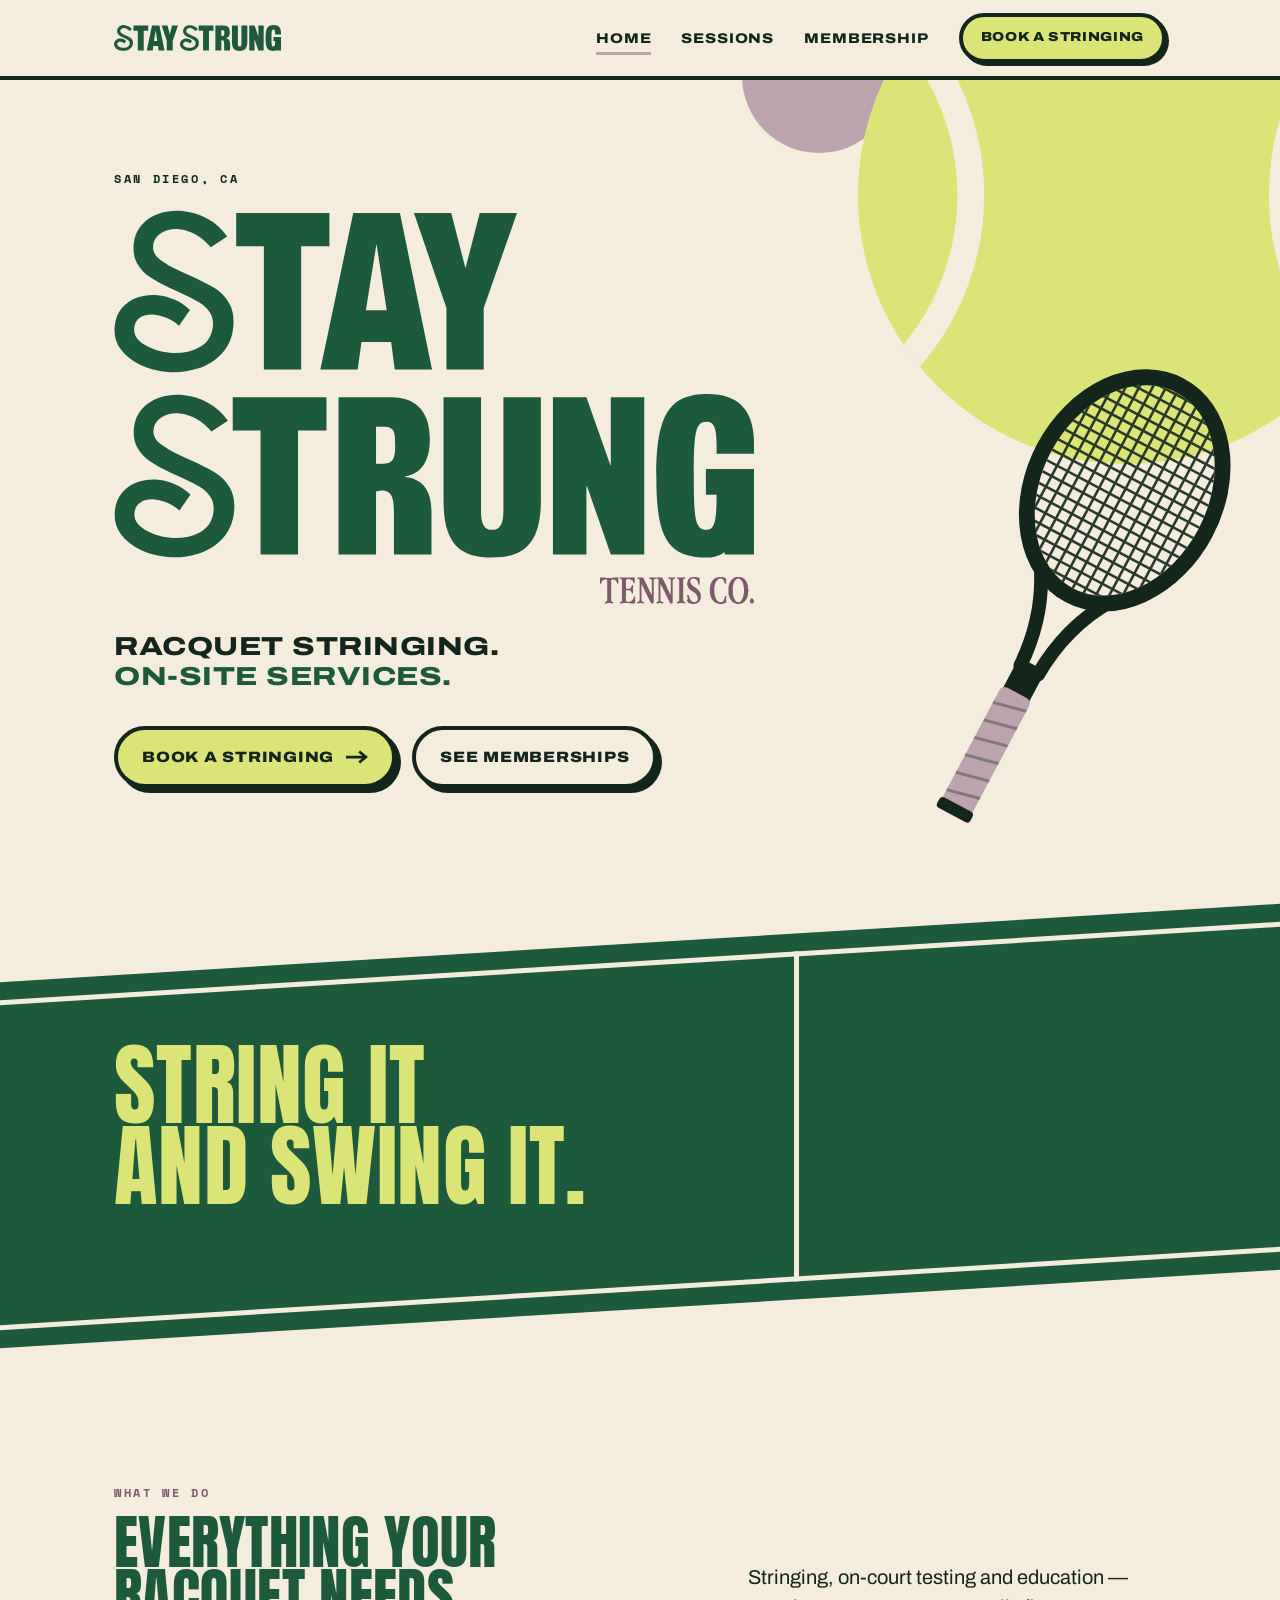
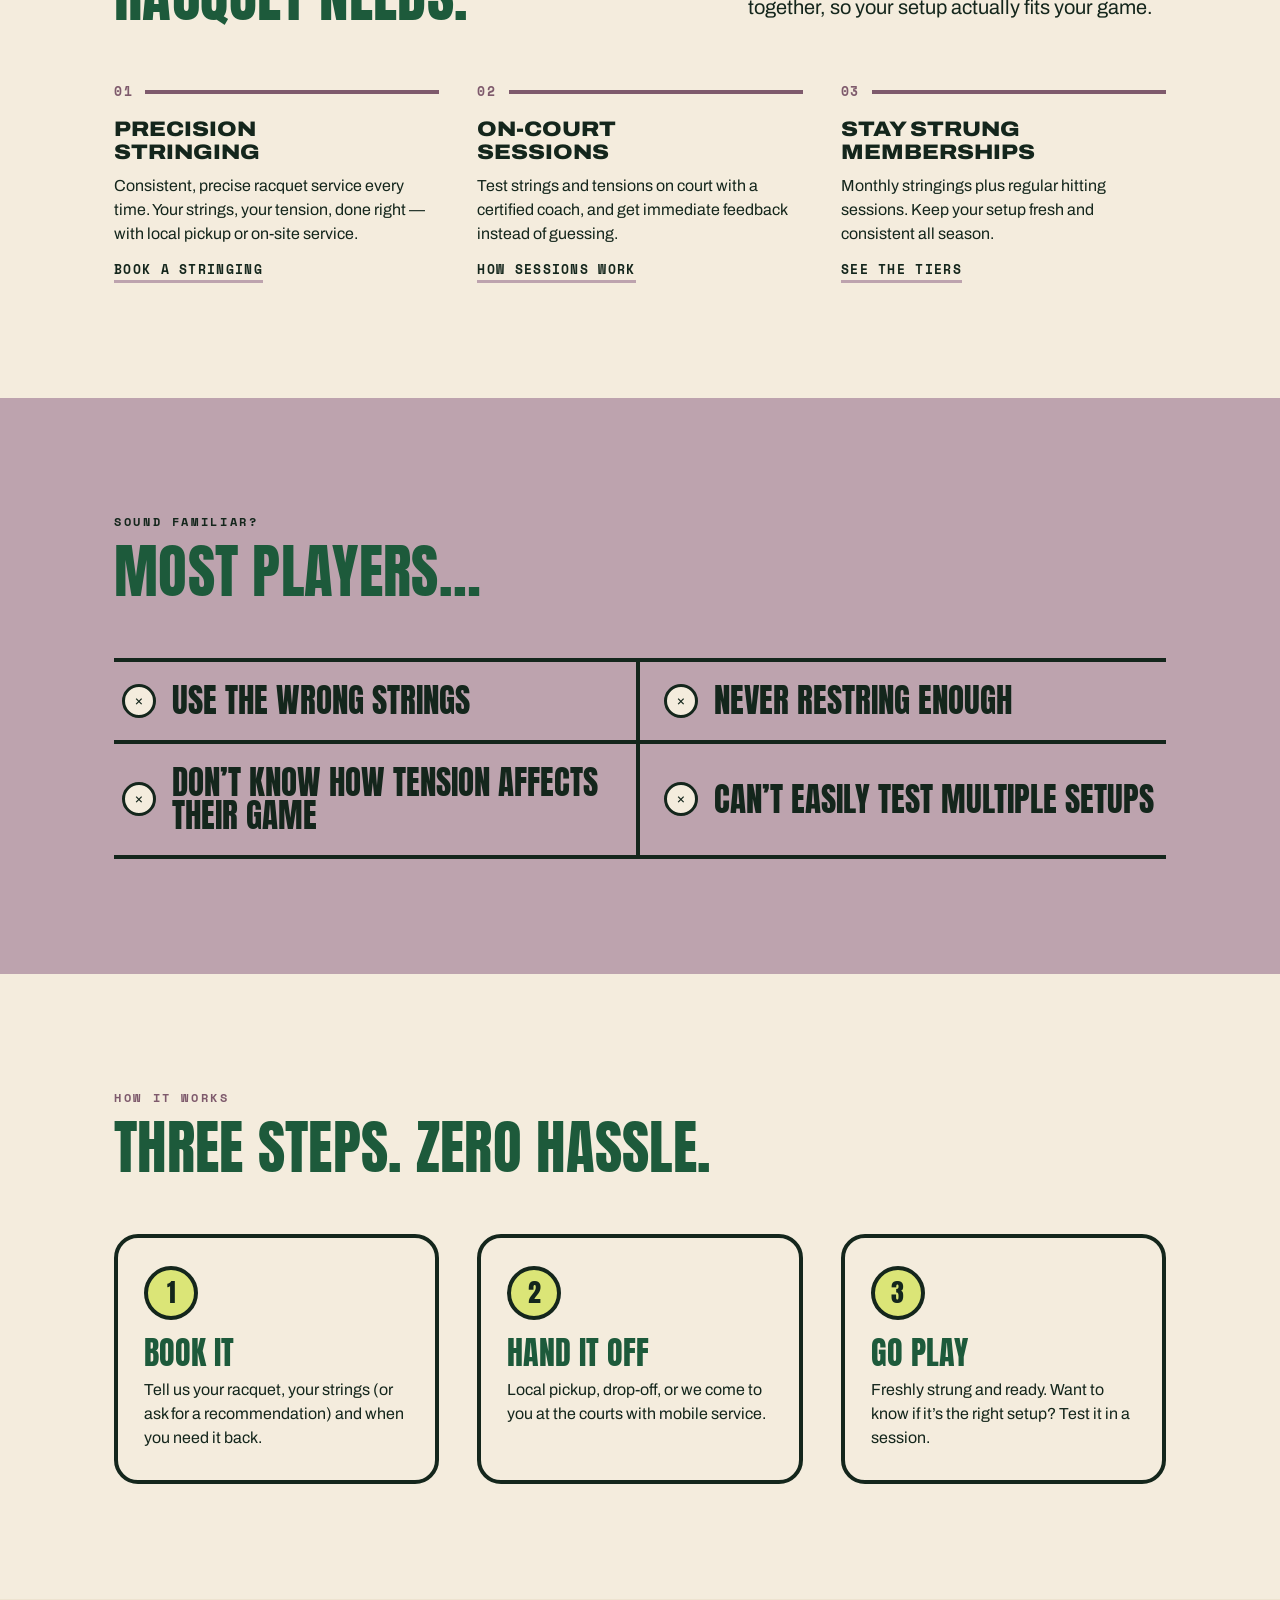
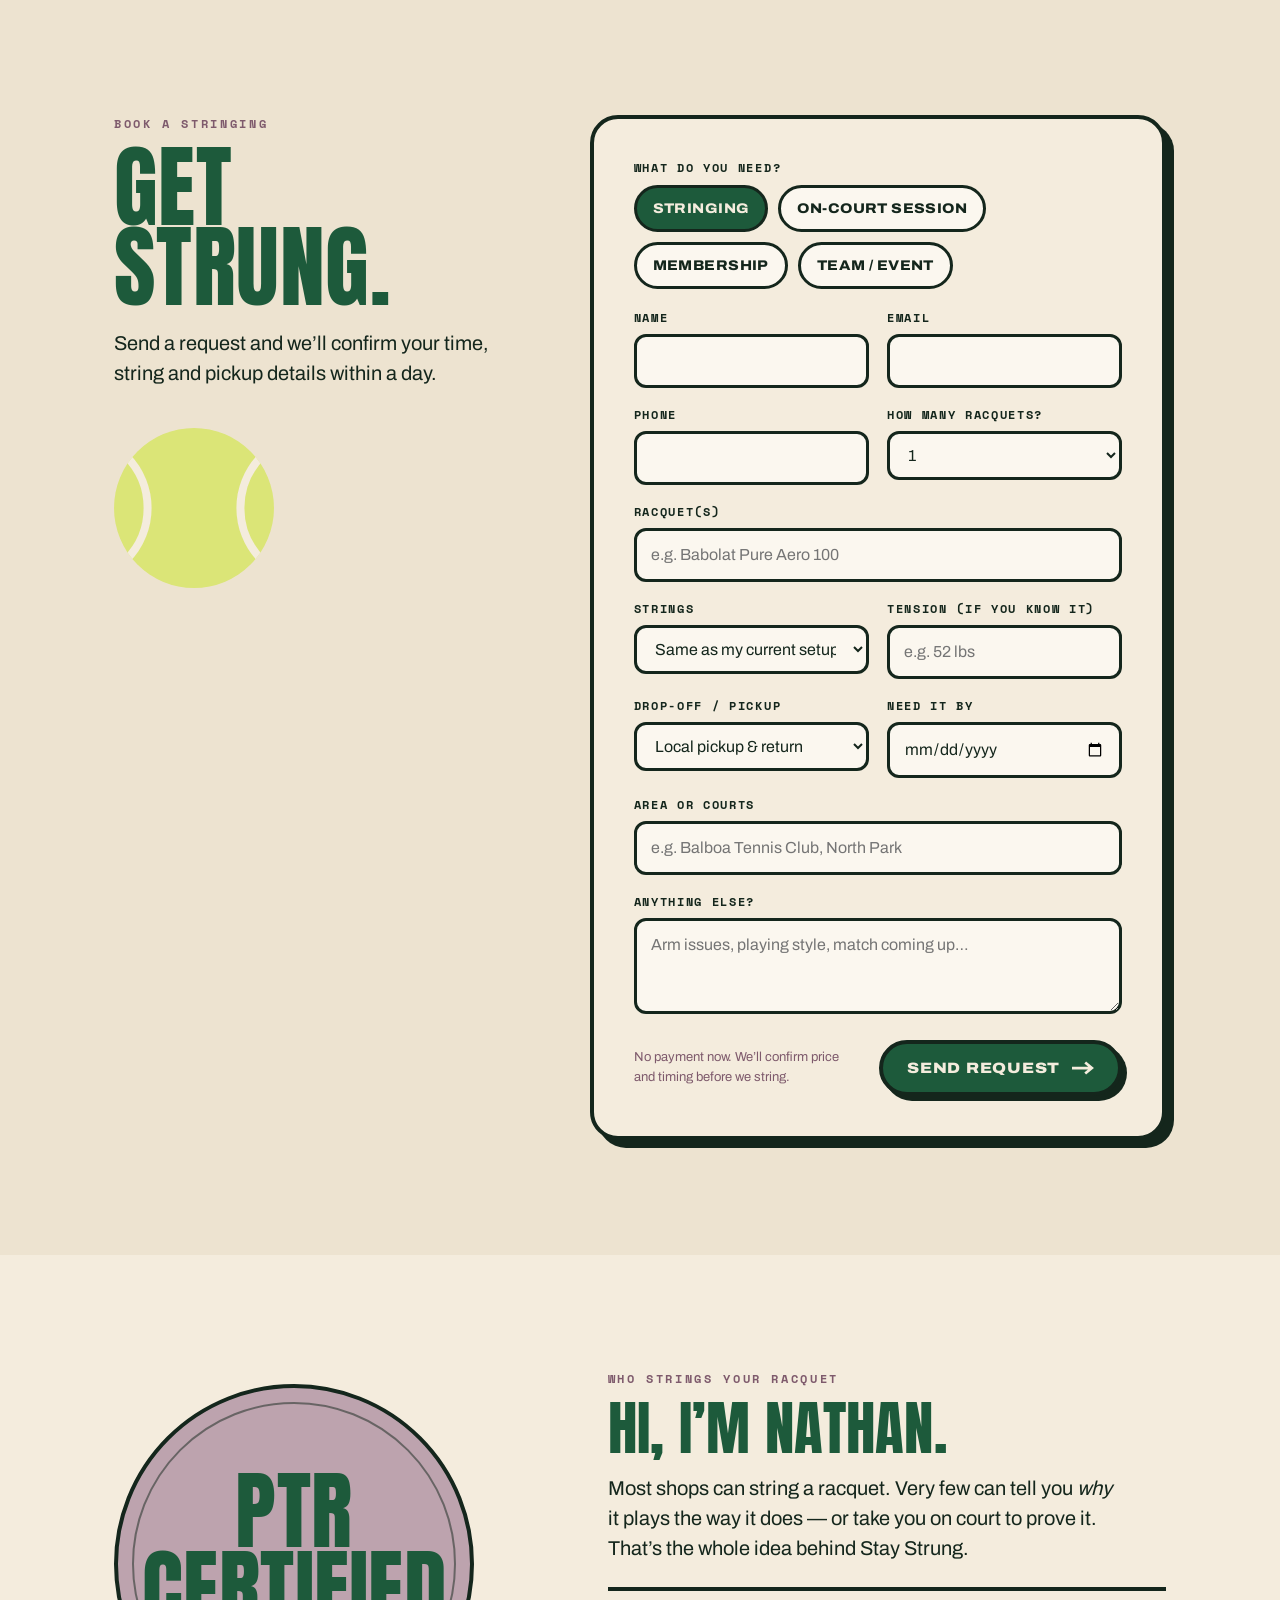
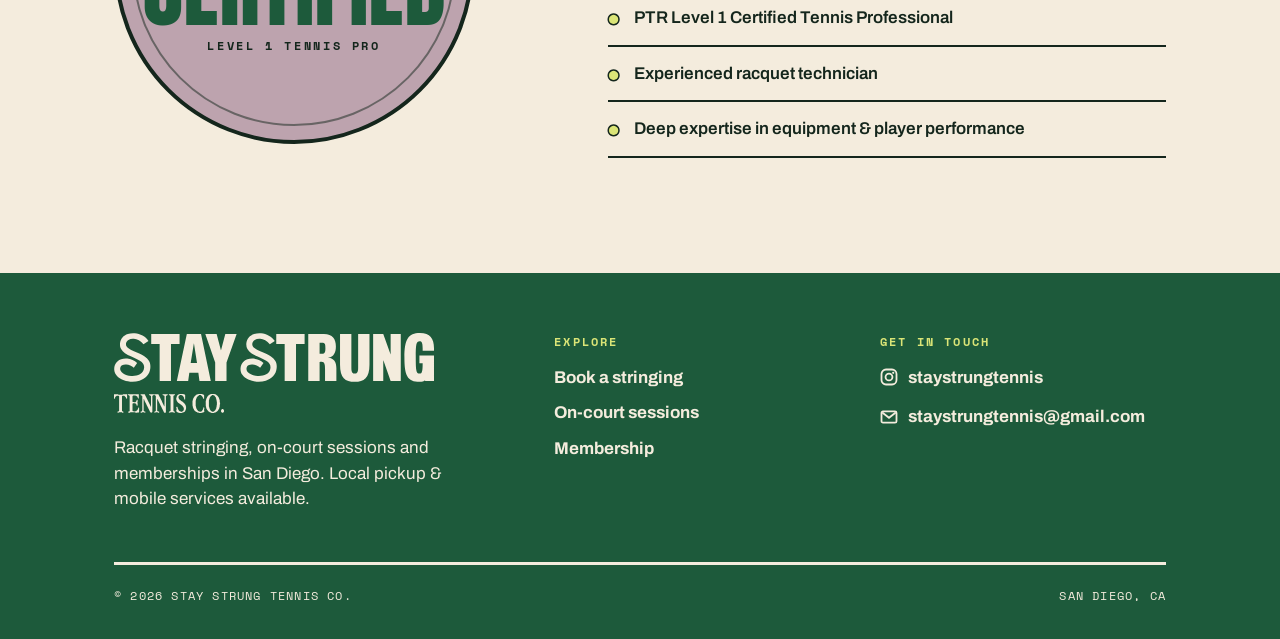
==== docs/index.html @ e5cf0d27 "Launch Stay Strung website" ====
<!doctype html>
<html lang="en">
<head>
<meta charset="utf-8">
<meta name="viewport" content="width=device-width, initial-scale=1">
<title>Stay Strung Tennis Co. — Racquet Stringing in San Diego</title>
<meta name="description" content="Precision racquet stringing, on-court string testing sessions and memberships in San Diego. Local pickup & mobile services.">
<meta name="theme-color" content="#1D5A3B">
<meta property="og:title" content="Stay Strung Tennis Co. — Racquet Stringing in San Diego">
<meta property="og:description" content="Precision racquet stringing, on-court string testing sessions and memberships in San Diego. Local pickup & mobile services.">
<link rel="icon" href="favicon.svg" type="image/svg+xml">
<link rel="preload" href="assets/fonts/anton-latin-400-normal.woff2" as="font" type="font/woff2" crossorigin>
<link rel="stylesheet" href="css/style.css">
</head>
<body>

<header class="nav">
  <div class="wrap">
    <a class="nav__logo" href="index.html" aria-label="Stay Strung home"><img src="assets/wordmark-green.svg" alt="Stay Strung"></a>
    <button class="nav__toggle" aria-label="Menu" aria-expanded="false"><span></span><span></span><span></span></button>
    <ul class="nav__links">
      <li><a href="index.html" aria-current="page">Home</a></li>
      <li><a href="sessions.html">Sessions</a></li>
      <li><a href="membership.html">Membership</a></li>
      <li><a class="btn" href="index.html#book">Book a stringing</a></li>
    </ul>
  </div>
</header>

<main>

<section class="hero">
  <div class="hero__half" aria-hidden="true"></div>
  <img class="hero__ball" src="assets/ball.svg" alt="" aria-hidden="true">
  <div class="wrap">
    <p class="eyebrow">San Diego, CA</p>
    <h1 class="hero__logo" style="margin-top:22px">
      <span class="sr-only">Stay Strung Tennis Co.</span>
      <img class="stay" src="assets/stay-green.svg" alt="">
      <img class="strung" src="assets/strung-green.svg" alt="">
      <img class="co" src="assets/tennisco-mauve.svg" alt="">
    </h1>
    <p class="hero__sub wide">Racquet stringing.<br><span class="c-green">On-site services.</span></p>
    <div class="hero__ctas">
      <a class="btn" href="#book">Book a stringing <svg viewBox="0 0 40 24" aria-hidden="true"><path d="M0 12H34M24 2L36 12L24 22" fill="none" stroke="currentColor" stroke-width="5"/></svg></a>
      <a class="btn btn--ghost" href="membership.html">See memberships</a>
    </div>
  </div>
  <img class="hero__racquet" src="assets/racquet.svg" alt="" aria-hidden="true">
</section>

<div class="band">
  <div class="band__center" aria-hidden="true"></div>
  <div class="band__inner">
    <div class="wrap">
      <h2 class="display h-lg">String it<br>and swing it.</h2>
    </div>
  </div>
</div>

<section class="section">
  <div class="wrap">
    <div class="section__head">
      <div>
        <p class="eyebrow">What we do</p>
        <h2 class="display h-md c-green">Everything your<br>racquet needs.</h2>
      </div>
      <p class="lede">Stringing, on-court testing and education &mdash; together, so your setup actually fits your game.</p>
    </div>
    <div class="grid3">
      <article class="item">
        <div class="rule-num">01</div>
        <h3>Precision<br>Stringing</h3>
        <p>Consistent, precise racquet service every time. Your strings, your tension, done right &mdash; with local pickup or on-site service.</p>
        <a class="more" href="#book">Book a stringing</a>
      </article>
      <article class="item">
        <div class="rule-num">02</div>
        <h3>On-Court<br>Sessions</h3>
        <p>Test strings and tensions on court with a certified coach, and get immediate feedback instead of guessing.</p>
        <a class="more" href="sessions.html">How sessions work</a>
      </article>
      <article class="item">
        <div class="rule-num">03</div>
        <h3>Stay Strung<br>Memberships</h3>
        <p>Monthly stringings plus regular hitting sessions. Keep your setup fresh and consistent all season.</p>
        <a class="more" href="membership.html">See the tiers</a>
      </article>
    </div>
  </div>
</section>

<section class="section section--mauve">
  <div class="wrap">
    <div class="section__head">
      <div>
        <p class="eyebrow">Sound familiar?</p>
        <h2 class="display h-md c-green">Most players&hellip;</h2>
      </div>
    </div>
    <ul class="checklist">
      <li><span class="x">&times;</span>Use the wrong strings</li>
      <li><span class="x">&times;</span>Never restring enough</li>
      <li><span class="x">&times;</span>Don&rsquo;t know how tension affects their game</li>
      <li><span class="x">&times;</span>Can&rsquo;t easily test multiple setups</li>
    </ul>
  </div>
</section>

<section class="section">
  <div class="wrap">
    <div class="section__head">
      <div>
        <p class="eyebrow">How it works</p>
        <h2 class="display h-md c-green">Three steps. Zero hassle.</h2>
      </div>
    </div>
    <div class="grid3 steps">
      <div class="step"><div class="step__n">1</div><h3>Book it</h3><p>Tell us your racquet, your strings (or ask for a recommendation) and when you need it back.</p></div>
      <div class="step"><div class="step__n">2</div><h3>Hand it off</h3><p>Local pickup, drop-off, or we come to you at the courts with mobile service.</p></div>
      <div class="step"><div class="step__n">3</div><h3>Go play</h3><p>Freshly strung and ready. Want to know if it&rsquo;s the right setup? Test it in a session.</p></div>
    </div>
  </div>
</section>

<section class="section section--cream2" id="book">
  <div class="wrap book">
    <div class="book__intro">
      <p class="eyebrow c-mauve">Book a stringing</p>
      <h2 class="display h-lg c-green" style="margin-top:14px">Get<br>strung.</h2>
      <p class="lede">Send a request and we&rsquo;ll confirm your time, string and pickup details within a day.</p>
      <img class="book__ball" src="assets/ball.svg" alt="" aria-hidden="true">
    </div>

    <form class="form" id="booking-form" novalidate>
      <fieldset>
        <legend class="legend">What do you need?</legend>
        <div class="chips">
          <label class="chip"><input type="radio" name="service" value="stringing" checked><span>Stringing</span></label>
          <label class="chip"><input type="radio" name="service" value="session"><span>On-court session</span></label>
          <label class="chip"><input type="radio" name="service" value="membership"><span>Membership</span></label>
          <label class="chip"><input type="radio" name="service" value="event"><span>Team / event</span></label>
        </div>

        <div class="row">
          <div class="field"><label for="f-name">Name</label><input id="f-name" name="name" autocomplete="name" required></div>
          <div class="field"><label for="f-email">Email</label><input id="f-email" name="email" type="email" autocomplete="email" required></div>
        </div>
        <div class="row">
          <div class="field"><label for="f-phone">Phone</label><input id="f-phone" name="phone" type="tel" autocomplete="tel"></div>
          <div class="field"><label for="f-racquets">How many racquets?</label>
            <select id="f-racquets" name="racquets"><option>1</option><option>2</option><option>3</option><option>4+</option></select></div>
        </div>
        <div class="field"><label for="f-model">Racquet(s)</label><input id="f-model" name="racquet_model" placeholder="e.g. Babolat Pure Aero 100"></div>
        <div class="row">
          <div class="field"><label for="f-strings">Strings</label>
            <select id="f-strings" name="strings">
              <option>Same as my current setup</option>
              <option>Recommend something for me</option>
              <option>I&rsquo;ll bring my own string</option>
              <option>Something specific (add in notes)</option>
            </select></div>
          <div class="field"><label for="f-tension">Tension (if you know it)</label><input id="f-tension" name="tension" placeholder="e.g. 52 lbs"></div>
        </div>
        <div class="row">
          <div class="field"><label for="f-handoff">Drop-off / pickup</label>
            <select id="f-handoff" name="handoff">
              <option>Local pickup &amp; return</option>
              <option>Meet me at the courts (mobile)</option>
              <option>I&rsquo;ll drop it off</option>
            </select></div>
          <div class="field"><label for="f-date">Need it by</label><input id="f-date" name="date" type="date"></div>
        </div>
        <div class="field"><label for="f-loc">Area or courts</label><input id="f-loc" name="location" placeholder="e.g. Balboa Tennis Club, North Park"></div>
        <div class="field"><label for="f-notes">Anything else?</label><textarea id="f-notes" name="notes" placeholder="Arm issues, playing style, match coming up&hellip;"></textarea></div>
        <input type="hidden" name="source" value="website">
        <input type="text" name="_gotcha" style="display:none" tabindex="-1" autocomplete="off">
      </fieldset>
      <div class="form__foot">
        <p class="form__note">No payment now. We&rsquo;ll confirm price and timing before we string.</p>
        <button class="btn btn--green" type="submit">Send request <svg viewBox="0 0 40 24" aria-hidden="true"><path d="M0 12H34M24 2L36 12L24 22" fill="none" stroke="currentColor" stroke-width="5"/></svg></button>
      </div>
      <div class="form__done" role="status">
        <h3>You&rsquo;re on<br>the list.</h3>
        <p>We&rsquo;ll be in touch shortly to confirm. Questions? <a href="mailto:staystrungtennis@gmail.com">staystrungtennis@gmail.com</a></p>
      </div>
    </form>
  </div>
</section>

<section class="section">
  <div class="wrap about">
    <div class="badge">
      <div class="badge__txt">
        <div class="display">PTR<br>Certified</div>
        <span class="eyebrow">Level 1 Tennis Pro</span>
      </div>
    </div>
    <div>
      <p class="eyebrow c-mauve">Who strings your racquet</p>
      <h2 class="display h-md c-green" style="margin-top:14px">Hi, I&rsquo;m Nathan.</h2>
      <p class="lede" style="margin-top:18px;max-width:46ch">Most shops can string a racquet. Very few can tell you <em>why</em> it plays the way it does &mdash; or take you on court to prove it. That&rsquo;s the whole idea behind Stay Strung.</p>
      <ul class="creds">
        <li>PTR Level 1 Certified Tennis Professional</li>
        <li>Experienced racquet technician</li>
        <li>Deep expertise in equipment &amp; player performance</li>
      </ul>
    </div>
  </div>
</section>

</main>

<footer class="foot">
  <div class="wrap">
    <div class="foot__top">
      <div class="foot__logo">
        <img src="assets/wordmark-cream.svg" alt="Stay Strung">
        <img class="co" src="assets/tennisco-cream.svg" alt="Tennis Co.">
        <p style="margin-top:22px;max-width:34ch">Racquet stringing, on-court sessions and memberships in San Diego. Local pickup &amp; mobile services available.</p>
      </div>
      <div>
        <h4>Explore</h4>
        <ul>
          <li><a href="index.html#book">Book a stringing</a></li>
          <li><a href="sessions.html">On-court sessions</a></li>
          <li><a href="membership.html">Membership</a></li>
        </ul>
      </div>
      <div>
        <h4>Get in touch</h4>
        <ul>
          <li><a class="ico" href="https://instagram.com/staystrungtennis" target="_blank" rel="noopener"><svg viewBox="0 0 24 24" aria-hidden="true"><rect x="2" y="2" width="20" height="20" rx="6" fill="none" stroke="currentColor" stroke-width="2.4"/><circle cx="12" cy="12" r="4.6" fill="none" stroke="currentColor" stroke-width="2.4"/><circle cx="17.6" cy="6.4" r="1.5" fill="currentColor"/></svg> staystrungtennis</a></li>
          <li><a class="ico" href="mailto:staystrungtennis@gmail.com"><svg viewBox="0 0 24 24" aria-hidden="true"><rect x="2" y="4.5" width="20" height="15" rx="2" fill="none" stroke="currentColor" stroke-width="2.4"/><path d="M3 6l9 7 9-7" fill="none" stroke="currentColor" stroke-width="2.4"/></svg> staystrungtennis@gmail.com</a></li>
        </ul>
      </div>
    </div>
    <div class="foot__base"><span>&copy; <span id="yr">2026</span> Stay Strung Tennis Co.</span><span>San Diego, CA</span></div>
  </div>
</footer>

<script>document.getElementById('yr').textContent = new Date().getFullYear();</script>
<script src="js/main.js"></script>
</body>
</html>
---- docs/css/style.css ----
/* ==========================================================
   STAY STRUNG — site styles
   1993 tennis club meets modern performance lab.
   ========================================================== */

@font-face { font-family: 'Anton'; src: url('../assets/fonts/anton-latin-400-normal.woff2') format('woff2'); font-display: swap; }
@font-face { font-family: 'Archivo'; src: url('../assets/fonts/archivo-latin-standard-normal.woff2') format('woff2');
  font-weight: 100 900; font-stretch: 62% 125%; font-display: swap; }
@font-face { font-family: 'Space Mono'; src: url('../assets/fonts/space-mono-latin-700-normal.woff2') format('woff2'); font-weight: 700; font-display: swap; }
@font-face { font-family: 'Space Mono'; src: url('../assets/fonts/space-mono-latin-400-normal.woff2') format('woff2'); font-weight: 400; font-display: swap; }

:root {
  --cream: #F4ECDD;
  --cream-2: #EDE3D0;
  --green: #1D5A3B;
  --green-d: #133D28;
  --lime: #DBE577;
  --mauve: #BDA3AE;
  --mauve-d: #7E5A6C;
  --ink: #14261C;

  --display: 'Anton', Impact, 'Arial Narrow', sans-serif;
  --sans: 'Archivo', system-ui, -apple-system, 'Helvetica Neue', Arial, sans-serif;
  --mono: 'Space Mono', ui-monospace, Menlo, monospace;

  --gutter: clamp(20px, 5vw, 64px);
  --max: 1180px;
  --line: 4px;
}

* { box-sizing: border-box; margin: 0; padding: 0; }
html { scroll-behavior: smooth; }
body {
  background: var(--cream);
  color: var(--ink);
  font-family: var(--sans);
  font-size: 17px;
  line-height: 1.5;
  -webkit-font-smoothing: antialiased;
  overflow-x: hidden;
}
img { display: block; max-width: 100%; }
a { color: inherit; }

.wrap { width: 100%; max-width: var(--max); margin: 0 auto; padding: 0 var(--gutter); position: relative; }

/* ---------- type ---------- */
.display { font-family: var(--display); font-weight: 400; text-transform: uppercase; line-height: .9; letter-spacing: .005em; }
.eyebrow { font-family: var(--mono); font-weight: 700; font-size: 12px; letter-spacing: .22em; text-transform: uppercase; }
.wide { font-family: var(--sans); font-stretch: 125%; font-weight: 800; text-transform: uppercase; letter-spacing: .02em; }
.lede { font-size: clamp(17px, 1.6vw, 20px); max-width: 38ch; }
h1, h2, h3 { font-weight: 400; }
.h-xl { font-size: clamp(64px, 11vw, 150px); }
.h-lg { font-size: clamp(48px, 7vw, 96px); }
.h-md { font-size: clamp(36px, 4.6vw, 60px); }
.c-green { color: var(--green); }
.c-lime { color: var(--lime); }
.c-cream { color: var(--cream); }
.c-mauve { color: var(--mauve-d); }

/* ---------- buttons ---------- */
.btn {
  display: inline-flex; align-items: center; gap: 12px;
  font-family: var(--sans); font-stretch: 115%; font-weight: 850; font-size: 15px;
  text-transform: uppercase; letter-spacing: .05em; text-decoration: none;
  padding: 16px 24px; border: var(--line) solid var(--ink); border-radius: 999px;
  background: var(--lime); color: var(--ink); cursor: pointer;
  box-shadow: 5px 5px 0 var(--ink);
  transition: transform .12s ease, box-shadow .12s ease;
}
.btn:hover { transform: translate(-2px, -2px); box-shadow: 7px 7px 0 var(--ink); }
.btn:active { transform: translate(3px, 3px); box-shadow: 2px 2px 0 var(--ink); }
.btn--ghost { background: var(--cream); }
.btn--green { background: var(--green); color: var(--cream); }
.btn svg { width: 22px; height: 14px; }
.btn:focus-visible, a:focus-visible, input:focus-visible, select:focus-visible, textarea:focus-visible {
  outline: 3px solid var(--mauve-d); outline-offset: 3px;
}

/* ---------- nav ---------- */
.nav { position: sticky; top: 0; z-index: 50; background: var(--cream); border-bottom: var(--line) solid var(--ink); }
.nav .wrap { display: flex; align-items: center; justify-content: space-between; height: 76px; gap: 24px; }
.nav__logo img { height: 26px; width: auto; }
.nav__links { display: flex; align-items: center; gap: 30px; list-style: none; }
.nav__links a:not(.btn) {
  font-family: var(--sans); font-stretch: 115%; font-weight: 800; font-size: 14px;
  text-transform: uppercase; letter-spacing: .06em; text-decoration: none;
  padding: 6px 0; border-bottom: 3px solid transparent;
}
.nav__links a:not(.btn):hover, .nav__links a[aria-current="page"] { border-color: var(--mauve); }
.nav__links .btn { padding: 11px 18px; font-size: 13px; box-shadow: 3px 3px 0 var(--ink); }
.nav__toggle { display: none; background: none; border: var(--line) solid var(--ink); border-radius: 999px; width: 48px; height: 40px; cursor: pointer; }
.nav__toggle span { display: block; width: 20px; height: 3px; background: var(--ink); margin: 4px auto; }

@media (max-width: 820px) {
  .nav__toggle { display: block; }
  .nav__links {
    position: absolute; top: 76px; left: 0; right: 0; flex-direction: column; align-items: flex-start; gap: 0;
    background: var(--cream); border-bottom: var(--line) solid var(--ink); padding: 8px var(--gutter) 24px;
    display: none;
  }
  .nav__links.open { display: flex; }
  .nav__links li { width: 100%; }
  .nav__links a:not(.btn) { display: block; padding: 14px 0; font-size: 18px; border-bottom: 2px solid var(--cream-2); }
  .nav__links .btn { margin-top: 16px; }
}

/* ---------- hero ---------- */
.hero { position: relative; overflow: hidden; padding: clamp(40px, 7vw, 90px) 0 clamp(60px, 9vw, 120px); }
.hero__ball { position: absolute; width: clamp(280px, 42vw, 560px); right: clamp(-200px, -9vw, -60px); top: clamp(-220px, -12vw, -90px); z-index: 0; }
.hero__half { position: absolute; width: clamp(100px, 12vw, 170px); aspect-ratio: 2 / 1; background: var(--mauve);
  border-radius: 0 0 999px 999px; top: -4px; right: clamp(180px, 30vw, 440px); z-index: 0; }
.hero .wrap { z-index: 1; }
.hero__logo { width: min(640px, 100%); }
.hero__logo .stay { width: 63%; }
.hero__logo .strung { width: 100%; margin-top: 3.2%; }
.hero__logo .co { width: 24%; margin: 3% 0 0 auto; }
.hero__sub { margin-top: 28px; font-size: clamp(18px, 2.2vw, 26px); line-height: 1.15; }
.hero__ctas { display: flex; flex-wrap: wrap; gap: 16px; margin-top: 34px; }
.hero__racquet { position: absolute; width: clamp(140px, 17vw, 230px); right: clamp(10px, 8vw, 120px); bottom: clamp(24px, 4vw, 60px); transform: rotate(28deg); z-index: 2; }
@media (max-width: 700px) { .hero__racquet { display: none; } }

/* page hero (inner pages) */
.phero { position: relative; overflow: hidden; background: var(--green); color: var(--cream); padding: clamp(56px, 8vw, 110px) 0 clamp(70px, 9vw, 130px); }
.phero .eyebrow { color: var(--lime); }
.phero h1 { margin-top: 18px; }
.phero .lede { margin-top: 22px; color: var(--cream); }
.phero__ball { position: absolute; width: clamp(240px, 34vw, 460px); right: clamp(-160px, -8vw, -40px); bottom: clamp(-200px, -12vw, -80px); }
.phero__line { position: absolute; background: var(--cream); opacity: .9; }
.phero .wrap { z-index: 1; }
.phero__line { z-index: 0; }

/* ---------- court band ---------- */
.band { position: relative; background: var(--green); transform: skewY(-3.5deg); margin: 40px 0 60px; }
.band__inner { transform: skewY(3.5deg); padding: clamp(60px, 8vw, 110px) 0; }
.band::before, .band::after { content: ''; position: absolute; left: 0; right: 0; height: 5px; background: var(--cream); }
.band::before { top: 18px; } .band::after { bottom: 18px; }
.band__center { position: absolute; top: 18px; bottom: 18px; width: 5px; background: var(--cream); left: 62%; }
.band h2 { color: var(--lime); }
@media (max-width: 700px) { .band__center { display: none; } }

/* ---------- sections ---------- */
.section { padding: clamp(60px, 9vw, 120px) 0; position: relative; }
.section--mauve { background: var(--mauve); }
.section--green { background: var(--green); color: var(--cream); }
.section--cream2 { background: var(--cream-2); }
.section__head { display: flex; flex-wrap: wrap; justify-content: space-between; align-items: end; gap: 24px; margin-bottom: clamp(36px, 5vw, 60px); }
.section__head .eyebrow { color: var(--mauve-d); margin-bottom: 14px; }
.section--green .section__head .eyebrow { color: var(--lime); }
.section--mauve .section__head .eyebrow { color: var(--ink); }

.rule-num { display: flex; align-items: center; gap: 12px; font-family: var(--mono); font-weight: 700; font-size: 13px; letter-spacing: .12em; color: var(--mauve-d); margin-bottom: 16px; }
.rule-num::after { content: ''; flex: 1; height: var(--line); background: currentColor; opacity: 1; }
.section--green .rule-num { color: var(--lime); }

/* three-up */
.grid3 { display: grid; grid-template-columns: repeat(3, 1fr); gap: clamp(24px, 3vw, 44px); }
.grid4 { display: grid; grid-template-columns: repeat(4, 1fr); gap: clamp(20px, 2.5vw, 32px); }
@media (max-width: 900px) { .grid3, .grid4 { grid-template-columns: 1fr 1fr; } }
@media (max-width: 620px) { .grid3, .grid4 { grid-template-columns: 1fr; } }

.item h3 { font-family: var(--sans); font-stretch: 115%; font-weight: 850; font-size: 21px; line-height: 1.1; text-transform: uppercase; }
.item p { margin-top: 10px; font-size: 16px; }
.item .more { display: inline-block; margin-top: 14px; font-family: var(--mono); font-weight: 700; font-size: 13px; letter-spacing: .1em; text-transform: uppercase; text-decoration: none; border-bottom: 3px solid var(--mauve); }
.item .more:hover { border-color: var(--green); }

/* problem list */
.checklist { list-style: none; display: grid; grid-template-columns: 1fr 1fr; gap: 0; border-top: var(--line) solid var(--ink); }
.checklist li { display: flex; gap: 16px; align-items: center; padding: 22px 8px; border-bottom: var(--line) solid var(--ink); font-family: var(--display); text-transform: uppercase; font-size: clamp(24px, 2.6vw, 34px); line-height: 1; }
.checklist li:nth-child(odd) { border-right: var(--line) solid var(--ink); padding-right: 24px; }
.checklist li:nth-child(even) { padding-left: 24px; }
.checklist .x { flex: none; width: 34px; height: 34px; border-radius: 50%; background: var(--cream); border: 3px solid var(--ink); display: grid; place-items: center; font-family: var(--mono); font-size: 16px; }
@media (max-width: 700px) {
  .checklist { grid-template-columns: 1fr; }
  .checklist li:nth-child(odd) { border-right: 0; padding-right: 8px; }
  .checklist li:nth-child(even) { padding-left: 8px; }
}

/* steps */
.steps { counter-reset: s; }
.step { background: var(--cream); border: var(--line) solid var(--ink); border-radius: 24px; padding: 28px 26px 30px; position: relative; }
.step__n { width: 54px; height: 54px; border-radius: 50%; background: var(--lime); border: var(--line) solid var(--ink); display: grid; place-items: center; font-family: var(--display); font-size: 26px; margin-bottom: 18px; }
.step h3 { font-family: var(--display); text-transform: uppercase; font-size: 32px; line-height: .95; color: var(--green); }
.step p { margin-top: 10px; font-size: 16px; }

/* ---------- booking ---------- */
.book { display: grid; grid-template-columns: 5fr 7fr; gap: clamp(32px, 5vw, 70px); align-items: start; }
@media (max-width: 900px) { .book { grid-template-columns: 1fr; } }
.book__intro .lede { margin-top: 20px; }
.book__ball { width: 160px; margin-top: 40px; }
.form { background: var(--cream); border: var(--line) solid var(--ink); border-radius: 28px; padding: clamp(22px, 3.5vw, 40px); box-shadow: 8px 8px 0 var(--ink); }
.form fieldset { border: 0; }
.form .row { display: grid; grid-template-columns: 1fr 1fr; gap: 18px; }
@media (max-width: 560px) { .form .row { grid-template-columns: 1fr; } }
.field { display: flex; flex-direction: column; gap: 7px; margin-bottom: 18px; }
.field label, .legend { font-family: var(--mono); font-weight: 700; font-size: 12px; letter-spacing: .14em; text-transform: uppercase; }
.field input, .field select, .field textarea {
  font: inherit; font-size: 16px; color: var(--ink); background: #FBF7EF;
  border: 3px solid var(--ink); border-radius: 12px; padding: 12px 14px; width: 100%;
}
.field textarea { min-height: 96px; resize: vertical; }
.chips { display: flex; flex-wrap: wrap; gap: 10px; margin: 8px 0 20px; }
.chip input { position: absolute; opacity: 0; pointer-events: none; }
.chip span {
  display: inline-block; padding: 10px 16px; border: 3px solid var(--ink); border-radius: 999px;
  font-family: var(--sans); font-stretch: 110%; font-weight: 800; font-size: 14px; text-transform: uppercase; letter-spacing: .03em;
  cursor: pointer; background: #FBF7EF; transition: background .12s;
}
.chip input:checked + span { background: var(--green); color: var(--cream); }
.chip input:focus-visible + span { outline: 3px solid var(--mauve-d); outline-offset: 2px; }
.form__foot { display: flex; flex-wrap: wrap; align-items: center; justify-content: space-between; gap: 16px; margin-top: 8px; }
.form__note { font-size: 13px; color: var(--mauve-d); max-width: 30ch; }
.form__done { display: none; text-align: center; padding: 30px 10px; }
.form__done h3 { font-family: var(--display); text-transform: uppercase; font-size: 48px; color: var(--green); line-height: .95; }
.form__done p { margin-top: 12px; }
.form.sent fieldset, .form.sent .form__foot { display: none; }
.form.sent .form__done { display: block; }

/* ---------- about ---------- */
.about { display: grid; grid-template-columns: 1fr 1.3fr; gap: clamp(30px, 5vw, 80px); align-items: center; }
@media (max-width: 800px) { .about { grid-template-columns: 1fr; } }
.badge { aspect-ratio: 1; max-width: 360px; width: 100%; border-radius: 50%; background: var(--mauve); border: var(--line) solid var(--ink); display: grid; place-items: center; position: relative; }
.badge::before { content: ''; position: absolute; inset: 14px; border-radius: 50%; border: 2px solid var(--ink); opacity: .5; }
.badge__txt { text-align: center; }
.badge__txt .display { font-size: clamp(54px, 7vw, 86px); color: var(--green); }
.badge__txt .eyebrow { display: block; margin-top: 10px; }
.creds { list-style: none; margin-top: 24px; border-top: var(--line) solid var(--ink); }
.creds li { padding: 14px 0; border-bottom: 2px solid var(--ink); font-weight: 600; display: flex; gap: 14px; align-items: baseline; }
.creds li::before { content: '●'; color: var(--lime); -webkit-text-stroke: 1.5px var(--ink); font-size: 14px; }

/* ---------- membership tiers ---------- */
.tiers { display: grid; grid-template-columns: repeat(3, 1fr); gap: clamp(20px, 2.5vw, 32px); align-items: stretch; }
@media (max-width: 960px) { .tiers { grid-template-columns: 1fr; max-width: 520px; margin: 0 auto; } }
.tier { background: var(--cream); border: var(--line) solid var(--ink); border-radius: 28px; padding: 34px 28px 30px; display: flex; flex-direction: column; position: relative; }
.tier--feat { background: var(--green); color: var(--cream); box-shadow: 10px 10px 0 var(--ink); transform: translateY(-14px); }
@media (max-width: 960px) { .tier--feat { transform: none; } }
.tier__flag { position: absolute; top: -18px; left: 50%; transform: translateX(-50%); background: var(--lime); color: var(--ink); border: 3px solid var(--ink); border-radius: 999px; padding: 5px 14px; font-family: var(--mono); font-weight: 700; font-size: 11px; letter-spacing: .16em; white-space: nowrap; }
.tier__name { font-family: var(--display); text-transform: uppercase; font-size: 50px; line-height: .9; color: var(--green); }
.tier--feat .tier__name { color: var(--lime); }
.tier__for { font-family: var(--mono); font-weight: 700; font-size: 12px; letter-spacing: .12em; text-transform: uppercase; margin-top: 10px; color: var(--mauve-d); }
.tier--feat .tier__for { color: var(--mauve); }
.tier__price { margin: 26px 0 6px; display: flex; align-items: baseline; gap: 8px; }
.tier__price .from { font-family: var(--mono); font-size: 12px; font-weight: 700; letter-spacing: .1em; }
.tier__price .amt { font-family: var(--display); font-size: 64px; line-height: 1; }
.tier__price .per { font-weight: 700; }
.tier ul { list-style: none; margin: 18px 0 28px; border-top: 3px solid currentColor; flex: 1; }
.tier li { padding: 13px 0; border-bottom: 2px solid currentColor; display: flex; justify-content: space-between; gap: 12px; font-weight: 600; }
.tier li b { font-family: var(--display); font-weight: 400; font-size: 22px; line-height: 1; }
.tier .btn { justify-content: center; }
.tier--feat .btn { background: var(--lime); }

.note { font-family: var(--mono); font-size: 12px; letter-spacing: .06em; margin-top: 34px; text-align: center; color: var(--mauve-d); }

/* pillars */
.pillar { border-top: var(--line) solid currentColor; padding-top: 22px; }
.pillar .display { font-size: clamp(40px, 4.4vw, 58px); color: var(--lime); }
.pillar p { margin-top: 12px; }

/* timeline (session flow) */
.flow { list-style: none; border-left: var(--line) solid var(--ink); margin-left: 26px; }
.flow li { position: relative; padding: 0 0 44px 44px; }
.flow li:last-child { padding-bottom: 0; }
.flow li::before { content: attr(data-n); position: absolute; left: -30px; top: -4px; width: 56px; height: 56px; border-radius: 50%; background: var(--lime); border: var(--line) solid var(--ink); display: grid; place-items: center; font-family: var(--display); font-size: 24px; }
.flow h3 { font-family: var(--display); text-transform: uppercase; font-size: clamp(30px, 3.4vw, 44px); line-height: .95; color: var(--green); }
.flow p { margin-top: 8px; max-width: 52ch; }

.split { display: grid; grid-template-columns: 1fr 1fr; gap: clamp(30px, 6vw, 90px); align-items: start; }
@media (max-width: 860px) { .split { grid-template-columns: 1fr; } }

.pill-list { display: flex; flex-wrap: wrap; gap: 12px; margin-top: 22px; }
.pill-list span { border: 3px solid var(--ink); border-radius: 999px; padding: 9px 16px; background: var(--cream); font-stretch: 110%; font-weight: 800; text-transform: uppercase; font-size: 14px; letter-spacing: .03em; }

/* CTA strip */
.cta { background: var(--mauve); border-top: var(--line) solid var(--ink); border-bottom: var(--line) solid var(--ink); padding: clamp(50px, 7vw, 90px) 0; overflow: hidden; position: relative; }
.cta .wrap { display: flex; flex-wrap: wrap; align-items: center; justify-content: space-between; gap: 30px; }
.cta h2 { color: var(--green); }
.cta__ball { position: absolute; width: 260px; left: -90px; bottom: -150px; opacity: 1; }

/* ---------- footer ---------- */
.foot { background: var(--green); color: var(--cream); padding: 60px 0 34px; }
.foot__top { display: grid; grid-template-columns: 1.4fr 1fr 1fr; gap: 40px; align-items: start; }
@media (max-width: 800px) { .foot__top { grid-template-columns: 1fr; } }
.foot__logo img { width: min(320px, 100%); }
.foot__logo .co { width: 110px; margin-top: 12px; }
.foot h4 { font-family: var(--mono); font-weight: 700; font-size: 12px; letter-spacing: .18em; color: var(--lime); text-transform: uppercase; margin-bottom: 14px; }
.foot ul { list-style: none; }
.foot li { margin-bottom: 10px; }
.foot a { text-decoration: none; font-weight: 700; border-bottom: 2px solid transparent; }
.foot a:hover { border-color: var(--lime); }
.foot .ico { display: inline-flex; align-items: center; gap: 10px; }
.foot .ico svg { width: 18px; height: 18px; }
.foot__base { margin-top: 50px; padding-top: 22px; border-top: 3px solid var(--cream); display: flex; flex-wrap: wrap; justify-content: space-between; gap: 12px; font-family: var(--mono); font-size: 12px; letter-spacing: .1em; text-transform: uppercase; }

/* get-strung chooser */
.choose { display: grid; grid-template-columns: 1fr 1fr; gap: 18px; margin-top: 40px; }
@media (max-width: 640px) { .choose { grid-template-columns: 1fr; } }
.choose a { display: flex; justify-content: space-between; align-items: center; gap: 18px; text-decoration: none; background: var(--cream); color: var(--ink); border: var(--line) solid var(--ink); border-radius: 22px; padding: 26px 26px; box-shadow: 6px 6px 0 var(--ink); transition: transform .12s, box-shadow .12s; }
.choose a:hover { transform: translate(-2px,-2px); box-shadow: 8px 8px 0 var(--ink); }
.choose a .k { font-family: var(--mono); font-weight: 700; font-size: 12px; letter-spacing: .14em; color: var(--mauve-d); }
.choose a .t { font-family: var(--display); text-transform: uppercase; font-size: clamp(28px, 3vw, 38px); line-height: .95; color: var(--green); margin-top: 6px; }
.choose a .arr { flex: none; width: 52px; height: 52px; border-radius: 50%; background: var(--lime); border: var(--line) solid var(--ink); display: grid; place-items: center; }
.choose a .arr svg { width: 22px; }

.sr-only { position: absolute; width: 1px; height: 1px; overflow: hidden; clip: rect(0 0 0 0); white-space: nowrap; }
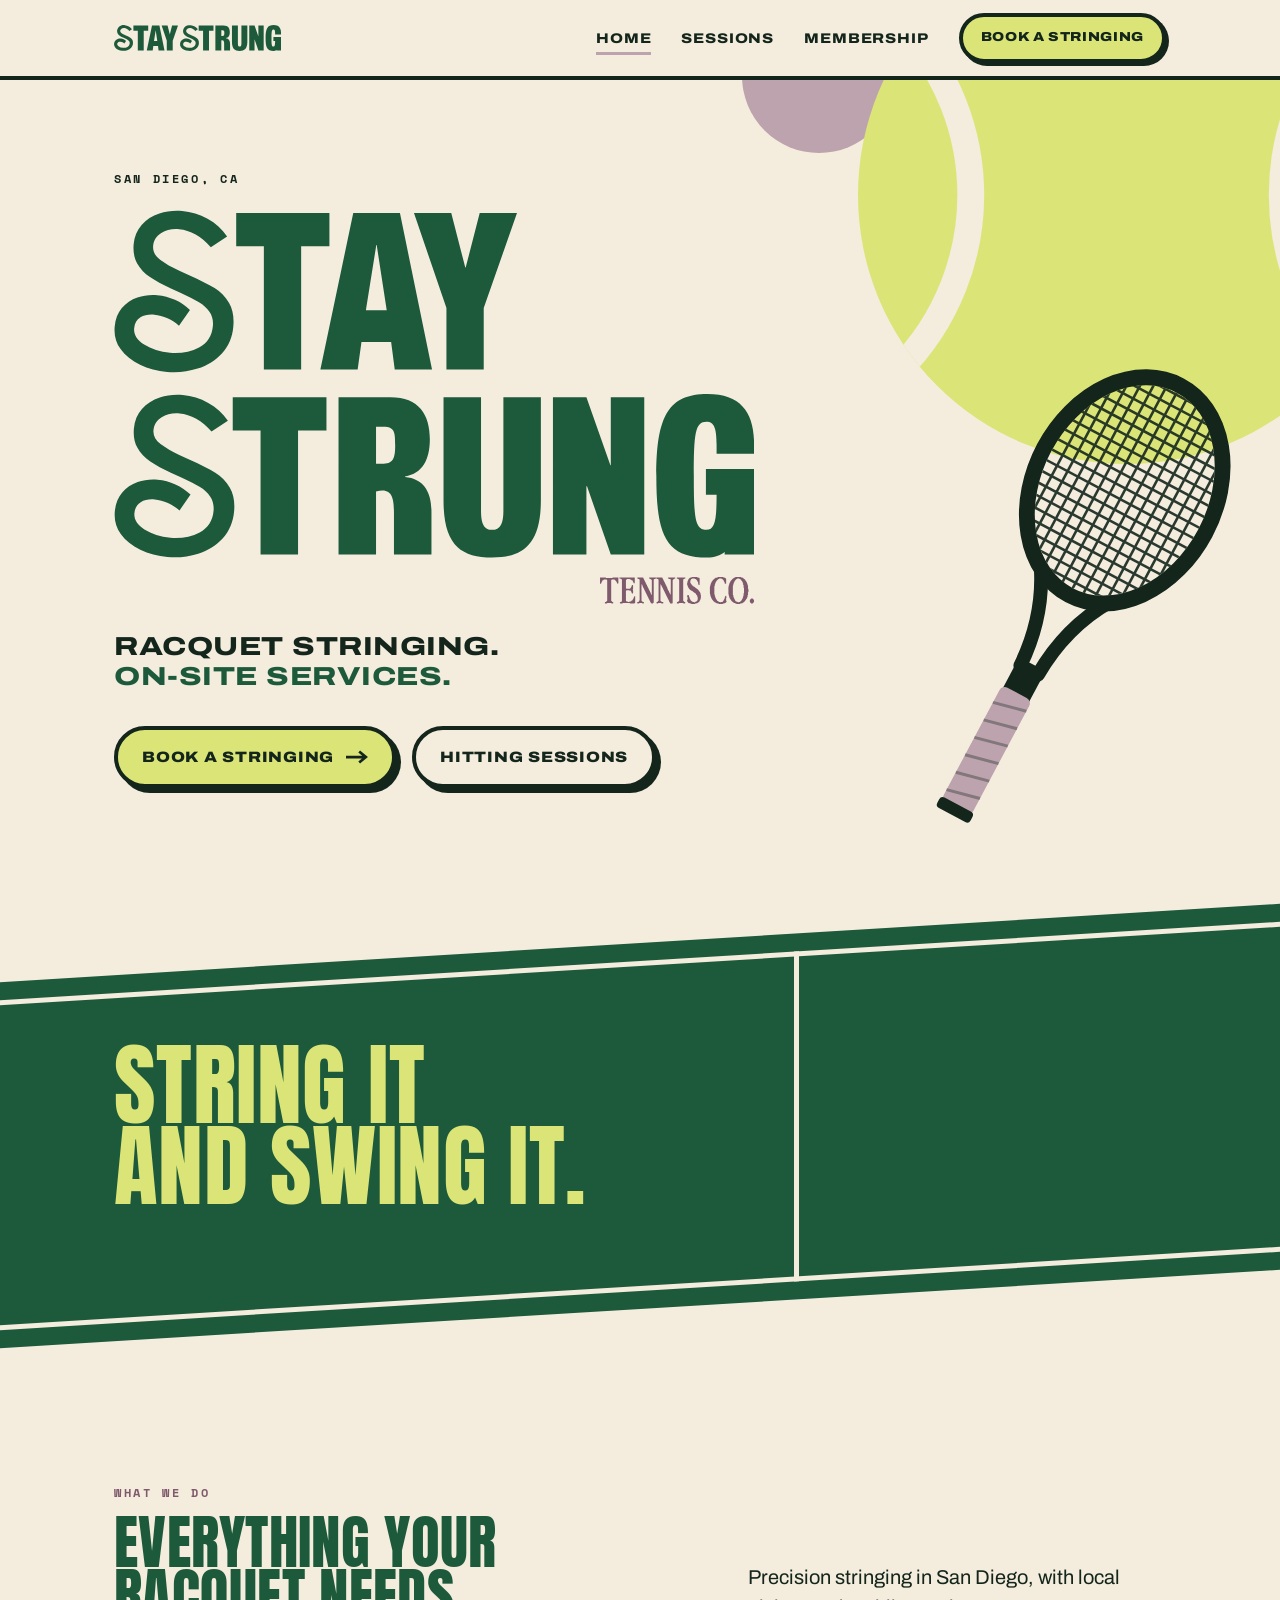
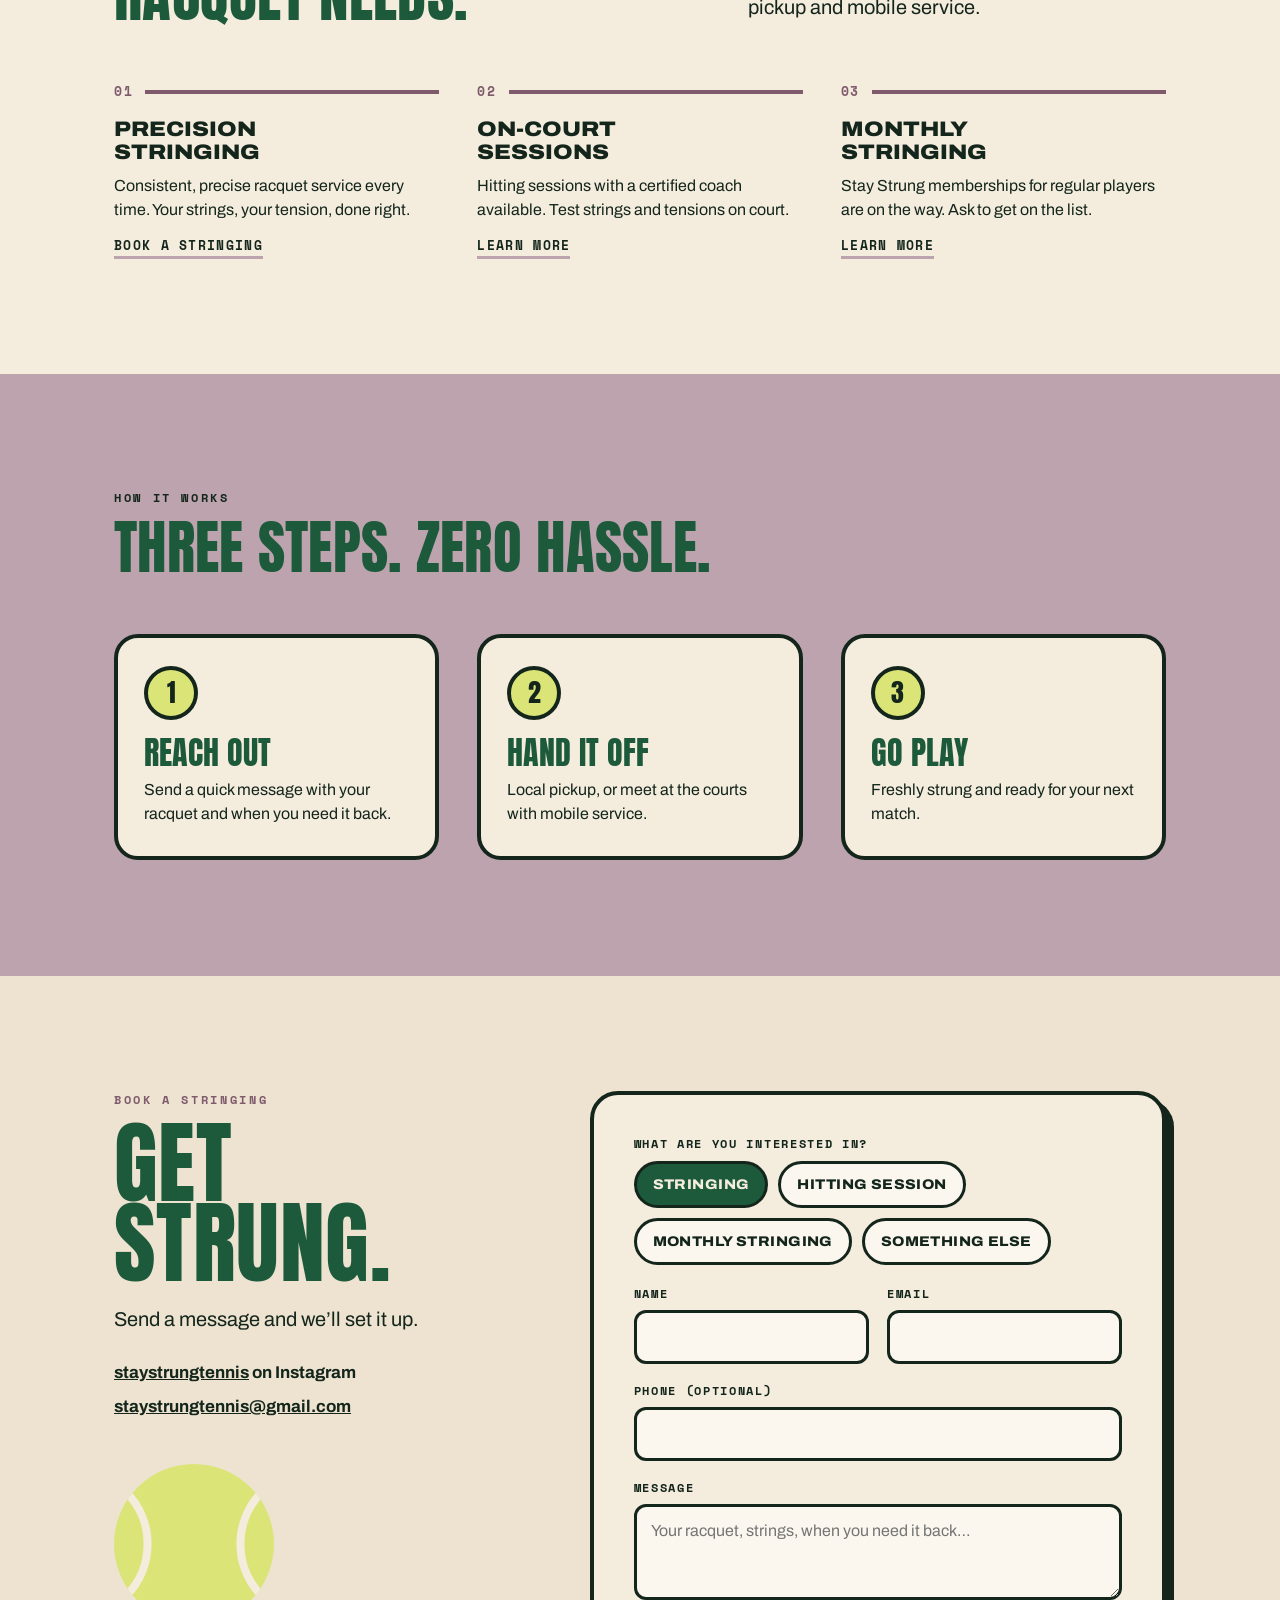
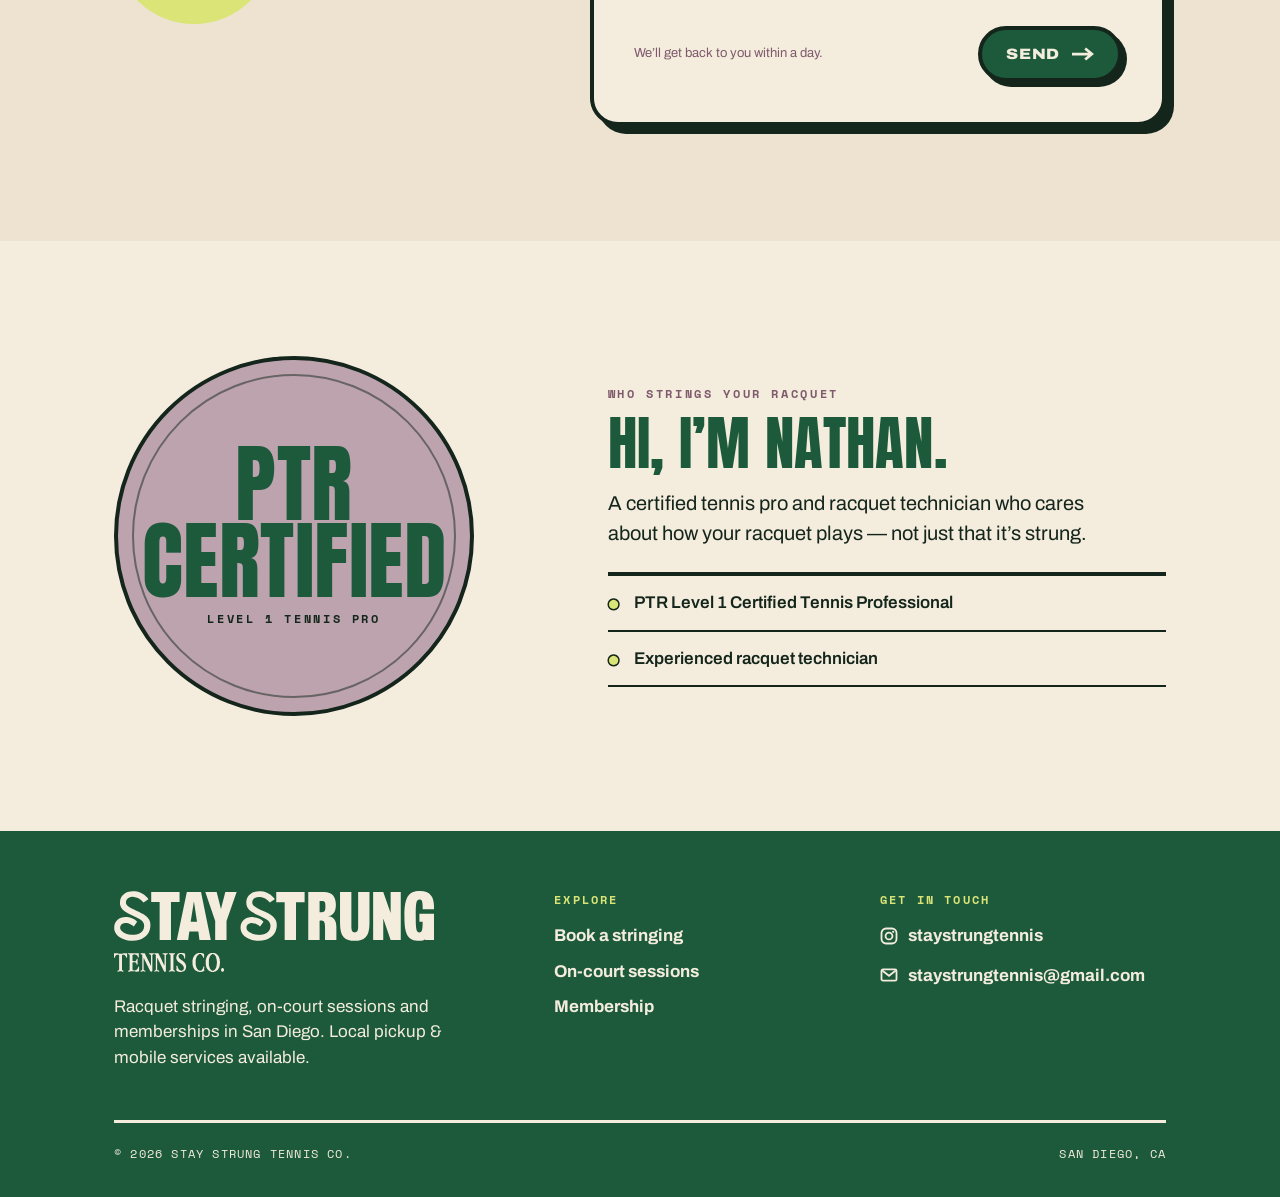
==== commit 874a7867: "Simplify site: remove pricing and membership details" ====
--- a/docs/index.html
+++ b/docs/index.html
@@ -4,10 +4,10 @@
 <meta charset="utf-8">
 <meta name="viewport" content="width=device-width, initial-scale=1">
 <title>Stay Strung Tennis Co. — Racquet Stringing in San Diego</title>
-<meta name="description" content="Precision racquet stringing, on-court string testing sessions and memberships in San Diego. Local pickup & mobile services.">
+<meta name="description" content="Precision racquet stringing in San Diego with local pickup and mobile service. Hitting sessions with a certified coach available.">
 <meta name="theme-color" content="#1D5A3B">
 <meta property="og:title" content="Stay Strung Tennis Co. — Racquet Stringing in San Diego">
-<meta property="og:description" content="Precision racquet stringing, on-court string testing sessions and memberships in San Diego. Local pickup & mobile services.">
+<meta property="og:description" content="Precision racquet stringing in San Diego with local pickup and mobile service. Hitting sessions with a certified coach available.">
 <link rel="icon" href="favicon.svg" type="image/svg+xml">
 <link rel="preload" href="assets/fonts/anton-latin-400-normal.woff2" as="font" type="font/woff2" crossorigin>
 <link rel="stylesheet" href="css/style.css">
@@ -43,7 +43,7 @@
     <p class="hero__sub wide">Racquet stringing.<br><span class="c-green">On-site services.</span></p>
     <div class="hero__ctas">
       <a class="btn" href="#book">Book a stringing <svg viewBox="0 0 40 24" aria-hidden="true"><path d="M0 12H34M24 2L36 12L24 22" fill="none" stroke="currentColor" stroke-width="5"/></svg></a>
-      <a class="btn btn--ghost" href="membership.html">See memberships</a>
+      <a class="btn btn--ghost" href="sessions.html">Hitting sessions</a>
     </div>
   </div>
   <img class="hero__racquet" src="assets/racquet.svg" alt="" aria-hidden="true">
@@ -65,49 +65,32 @@
         <p class="eyebrow">What we do</p>
         <h2 class="display h-md c-green">Everything your<br>racquet needs.</h2>
       </div>
-      <p class="lede">Stringing, on-court testing and education &mdash; together, so your setup actually fits your game.</p>
+      <p class="lede">Precision stringing in San Diego, with local pickup and mobile service.</p>
     </div>
     <div class="grid3">
       <article class="item">
         <div class="rule-num">01</div>
         <h3>Precision<br>Stringing</h3>
-        <p>Consistent, precise racquet service every time. Your strings, your tension, done right &mdash; with local pickup or on-site service.</p>
+        <p>Consistent, precise racquet service every time. Your strings, your tension, done right.</p>
         <a class="more" href="#book">Book a stringing</a>
       </article>
       <article class="item">
         <div class="rule-num">02</div>
         <h3>On-Court<br>Sessions</h3>
-        <p>Test strings and tensions on court with a certified coach, and get immediate feedback instead of guessing.</p>
-        <a class="more" href="sessions.html">How sessions work</a>
+        <p>Hitting sessions with a certified coach available. Test strings and tensions on court.</p>
+        <a class="more" href="sessions.html">Learn more</a>
       </article>
       <article class="item">
         <div class="rule-num">03</div>
-        <h3>Stay Strung<br>Memberships</h3>
-        <p>Monthly stringings plus regular hitting sessions. Keep your setup fresh and consistent all season.</p>
-        <a class="more" href="membership.html">See the tiers</a>
+        <h3>Monthly<br>Stringing</h3>
+        <p>Stay Strung memberships for regular players are on the way. Ask to get on the list.</p>
+        <a class="more" href="membership.html">Learn more</a>
       </article>
     </div>
   </div>
 </section>
 
 <section class="section section--mauve">
-  <div class="wrap">
-    <div class="section__head">
-      <div>
-        <p class="eyebrow">Sound familiar?</p>
-        <h2 class="display h-md c-green">Most players&hellip;</h2>
-      </div>
-    </div>
-    <ul class="checklist">
-      <li><span class="x">&times;</span>Use the wrong strings</li>
-      <li><span class="x">&times;</span>Never restring enough</li>
-      <li><span class="x">&times;</span>Don&rsquo;t know how tension affects their game</li>
-      <li><span class="x">&times;</span>Can&rsquo;t easily test multiple setups</li>
-    </ul>
-  </div>
-</section>
-
-<section class="section">
   <div class="wrap">
     <div class="section__head">
       <div>
@@ -116,9 +99,9 @@
       </div>
     </div>
     <div class="grid3 steps">
-      <div class="step"><div class="step__n">1</div><h3>Book it</h3><p>Tell us your racquet, your strings (or ask for a recommendation) and when you need it back.</p></div>
-      <div class="step"><div class="step__n">2</div><h3>Hand it off</h3><p>Local pickup, drop-off, or we come to you at the courts with mobile service.</p></div>
-      <div class="step"><div class="step__n">3</div><h3>Go play</h3><p>Freshly strung and ready. Want to know if it&rsquo;s the right setup? Test it in a session.</p></div>
+      <div class="step"><div class="step__n">1</div><h3>Reach out</h3><p>Send a quick message with your racquet and when you need it back.</p></div>
+      <div class="step"><div class="step__n">2</div><h3>Hand it off</h3><p>Local pickup, or meet at the courts with mobile service.</p></div>
+      <div class="step"><div class="step__n">3</div><h3>Go play</h3><p>Freshly strung and ready for your next match.</p></div>
     </div>
   </div>
 </section>
@@ -128,61 +111,39 @@
     <div class="book__intro">
       <p class="eyebrow c-mauve">Book a stringing</p>
       <h2 class="display h-lg c-green" style="margin-top:14px">Get<br>strung.</h2>
-      <p class="lede">Send a request and we&rsquo;ll confirm your time, string and pickup details within a day.</p>
+      <p class="lede">Send a message and we&rsquo;ll set it up.</p>
+      <p style="margin-top:22px;font-weight:700;line-height:2">
+        <a href="https://instagram.com/staystrungtennis" target="_blank" rel="noopener">staystrungtennis</a> on Instagram<br>
+        <a href="mailto:staystrungtennis@gmail.com">staystrungtennis@gmail.com</a>
+      </p>
       <img class="book__ball" src="assets/ball.svg" alt="" aria-hidden="true">
     </div>
 
     <form class="form" id="booking-form" novalidate>
       <fieldset>
-        <legend class="legend">What do you need?</legend>
+        <legend class="legend">What are you interested in?</legend>
         <div class="chips">
           <label class="chip"><input type="radio" name="service" value="stringing" checked><span>Stringing</span></label>
-          <label class="chip"><input type="radio" name="service" value="session"><span>On-court session</span></label>
-          <label class="chip"><input type="radio" name="service" value="membership"><span>Membership</span></label>
-          <label class="chip"><input type="radio" name="service" value="event"><span>Team / event</span></label>
+          <label class="chip"><input type="radio" name="service" value="session"><span>Hitting session</span></label>
+          <label class="chip"><input type="radio" name="service" value="membership"><span>Monthly stringing</span></label>
+          <label class="chip"><input type="radio" name="service" value="other"><span>Something else</span></label>
         </div>
-
         <div class="row">
           <div class="field"><label for="f-name">Name</label><input id="f-name" name="name" autocomplete="name" required></div>
           <div class="field"><label for="f-email">Email</label><input id="f-email" name="email" type="email" autocomplete="email" required></div>
         </div>
-        <div class="row">
-          <div class="field"><label for="f-phone">Phone</label><input id="f-phone" name="phone" type="tel" autocomplete="tel"></div>
-          <div class="field"><label for="f-racquets">How many racquets?</label>
-            <select id="f-racquets" name="racquets"><option>1</option><option>2</option><option>3</option><option>4+</option></select></div>
-        </div>
-        <div class="field"><label for="f-model">Racquet(s)</label><input id="f-model" name="racquet_model" placeholder="e.g. Babolat Pure Aero 100"></div>
-        <div class="row">
-          <div class="field"><label for="f-strings">Strings</label>
-            <select id="f-strings" name="strings">
-              <option>Same as my current setup</option>
-              <option>Recommend something for me</option>
-              <option>I&rsquo;ll bring my own string</option>
-              <option>Something specific (add in notes)</option>
-            </select></div>
-          <div class="field"><label for="f-tension">Tension (if you know it)</label><input id="f-tension" name="tension" placeholder="e.g. 52 lbs"></div>
-        </div>
-        <div class="row">
-          <div class="field"><label for="f-handoff">Drop-off / pickup</label>
-            <select id="f-handoff" name="handoff">
-              <option>Local pickup &amp; return</option>
-              <option>Meet me at the courts (mobile)</option>
-              <option>I&rsquo;ll drop it off</option>
-            </select></div>
-          <div class="field"><label for="f-date">Need it by</label><input id="f-date" name="date" type="date"></div>
-        </div>
-        <div class="field"><label for="f-loc">Area or courts</label><input id="f-loc" name="location" placeholder="e.g. Balboa Tennis Club, North Park"></div>
-        <div class="field"><label for="f-notes">Anything else?</label><textarea id="f-notes" name="notes" placeholder="Arm issues, playing style, match coming up&hellip;"></textarea></div>
+        <div class="field"><label for="f-phone">Phone (optional)</label><input id="f-phone" name="phone" type="tel" autocomplete="tel"></div>
+        <div class="field"><label for="f-notes">Message</label><textarea id="f-notes" name="notes" placeholder="Your racquet, strings, when you need it back&hellip;"></textarea></div>
         <input type="hidden" name="source" value="website">
         <input type="text" name="_gotcha" style="display:none" tabindex="-1" autocomplete="off">
       </fieldset>
       <div class="form__foot">
-        <p class="form__note">No payment now. We&rsquo;ll confirm price and timing before we string.</p>
-        <button class="btn btn--green" type="submit">Send request <svg viewBox="0 0 40 24" aria-hidden="true"><path d="M0 12H34M24 2L36 12L24 22" fill="none" stroke="currentColor" stroke-width="5"/></svg></button>
+        <p class="form__note">We&rsquo;ll get back to you within a day.</p>
+        <button class="btn btn--green" type="submit">Send <svg viewBox="0 0 40 24" aria-hidden="true"><path d="M0 12H34M24 2L36 12L24 22" fill="none" stroke="currentColor" stroke-width="5"/></svg></button>
       </div>
       <div class="form__done" role="status">
-        <h3>You&rsquo;re on<br>the list.</h3>
-        <p>We&rsquo;ll be in touch shortly to confirm. Questions? <a href="mailto:staystrungtennis@gmail.com">staystrungtennis@gmail.com</a></p>
+        <h3>Got it.<br>Talk soon.</h3>
+        <p>We&rsquo;ll be in touch shortly. Questions? <a href="mailto:staystrungtennis@gmail.com">staystrungtennis@gmail.com</a></p>
       </div>
     </form>
   </div>
@@ -199,11 +160,10 @@
     <div>
       <p class="eyebrow c-mauve">Who strings your racquet</p>
       <h2 class="display h-md c-green" style="margin-top:14px">Hi, I&rsquo;m Nathan.</h2>
-      <p class="lede" style="margin-top:18px;max-width:46ch">Most shops can string a racquet. Very few can tell you <em>why</em> it plays the way it does &mdash; or take you on court to prove it. That&rsquo;s the whole idea behind Stay Strung.</p>
+      <p class="lede" style="margin-top:18px;max-width:46ch">A certified tennis pro and racquet technician who cares about how your racquet plays &mdash; not just that it&rsquo;s strung.</p>
       <ul class="creds">
         <li>PTR Level 1 Certified Tennis Professional</li>
         <li>Experienced racquet technician</li>
-        <li>Deep expertise in equipment &amp; player performance</li>
       </ul>
     </div>
   </div>
--- a/docs/css/style.css
+++ b/docs/css/style.css
@@ -302,3 +302,7 @@
 .choose a .arr svg { width: 22px; }
 
 .sr-only { position: absolute; width: 1px; height: 1px; overflow: hidden; clip: rect(0 0 0 0); white-space: nowrap; }
+
+/* pillars on cream */
+.pillars-light .pillar { border-top-color: var(--ink); }
+.pillars-light .pillar .display { color: var(--green); }
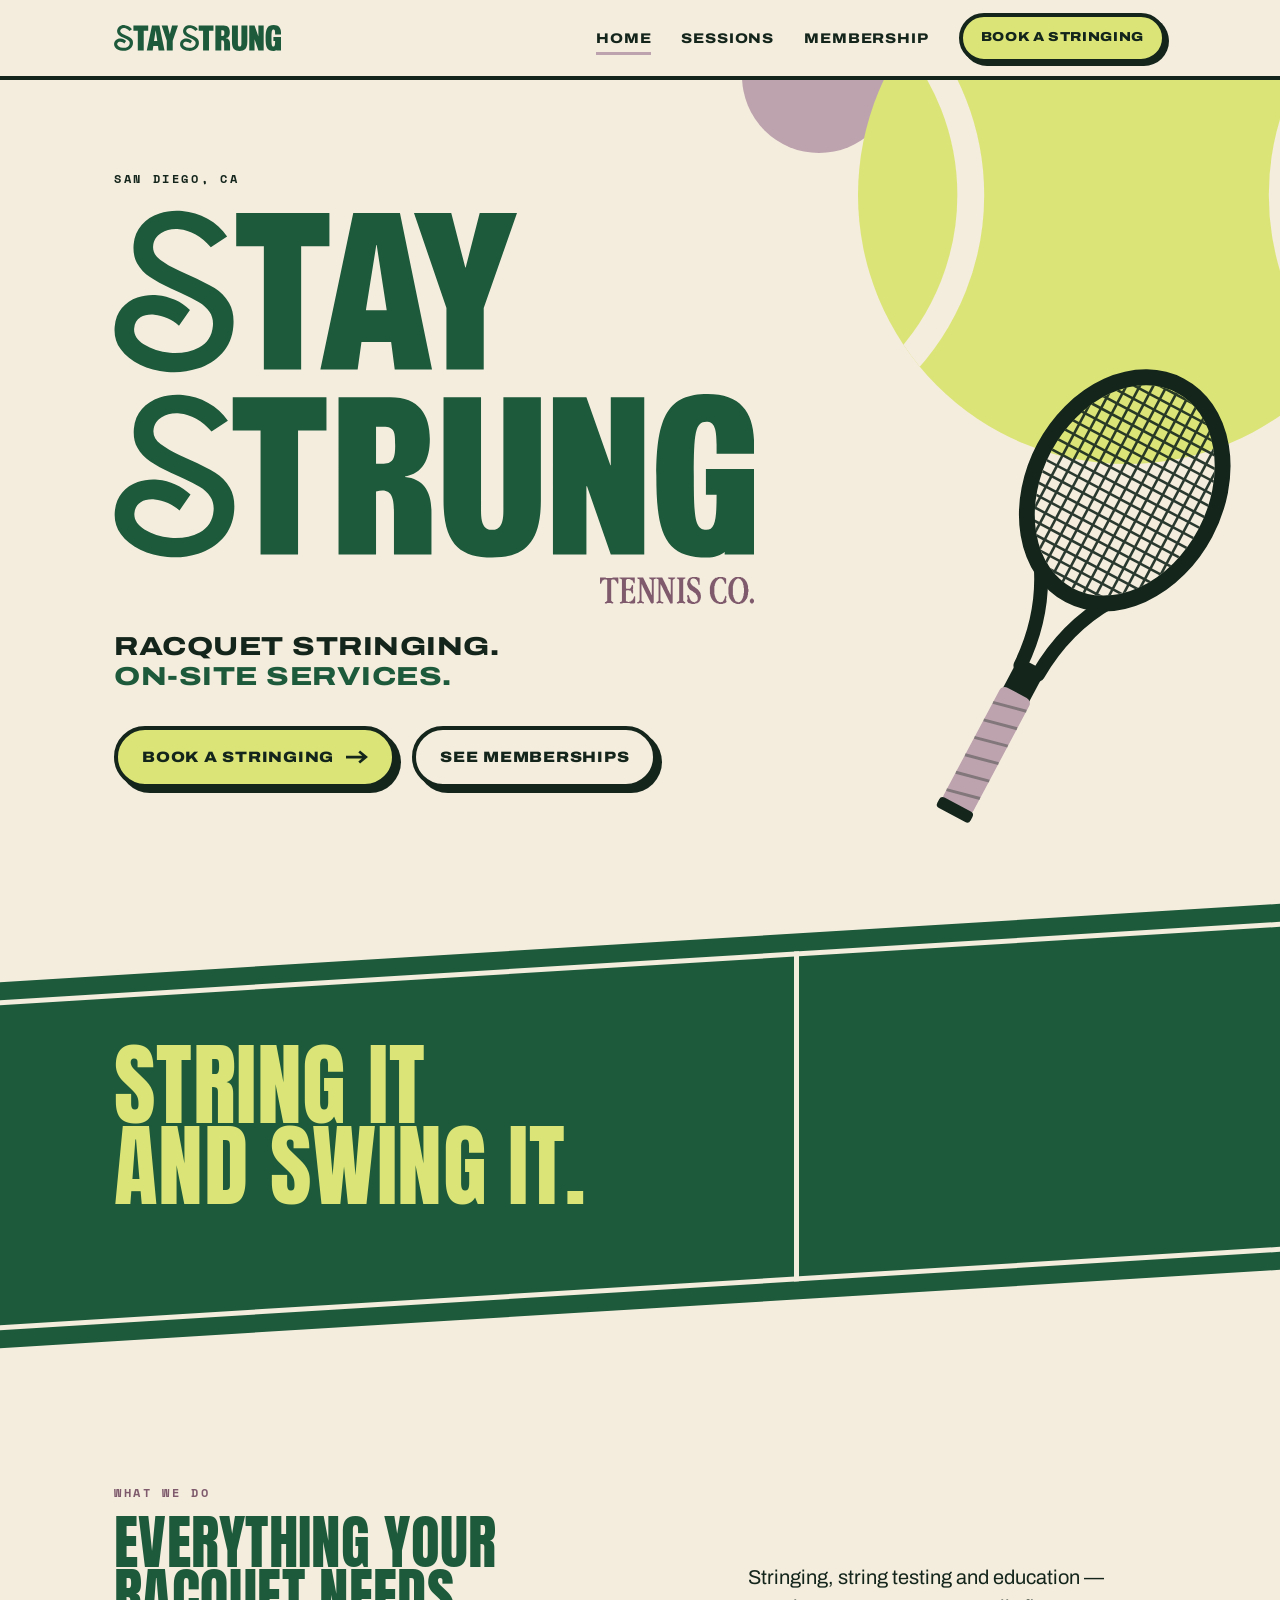
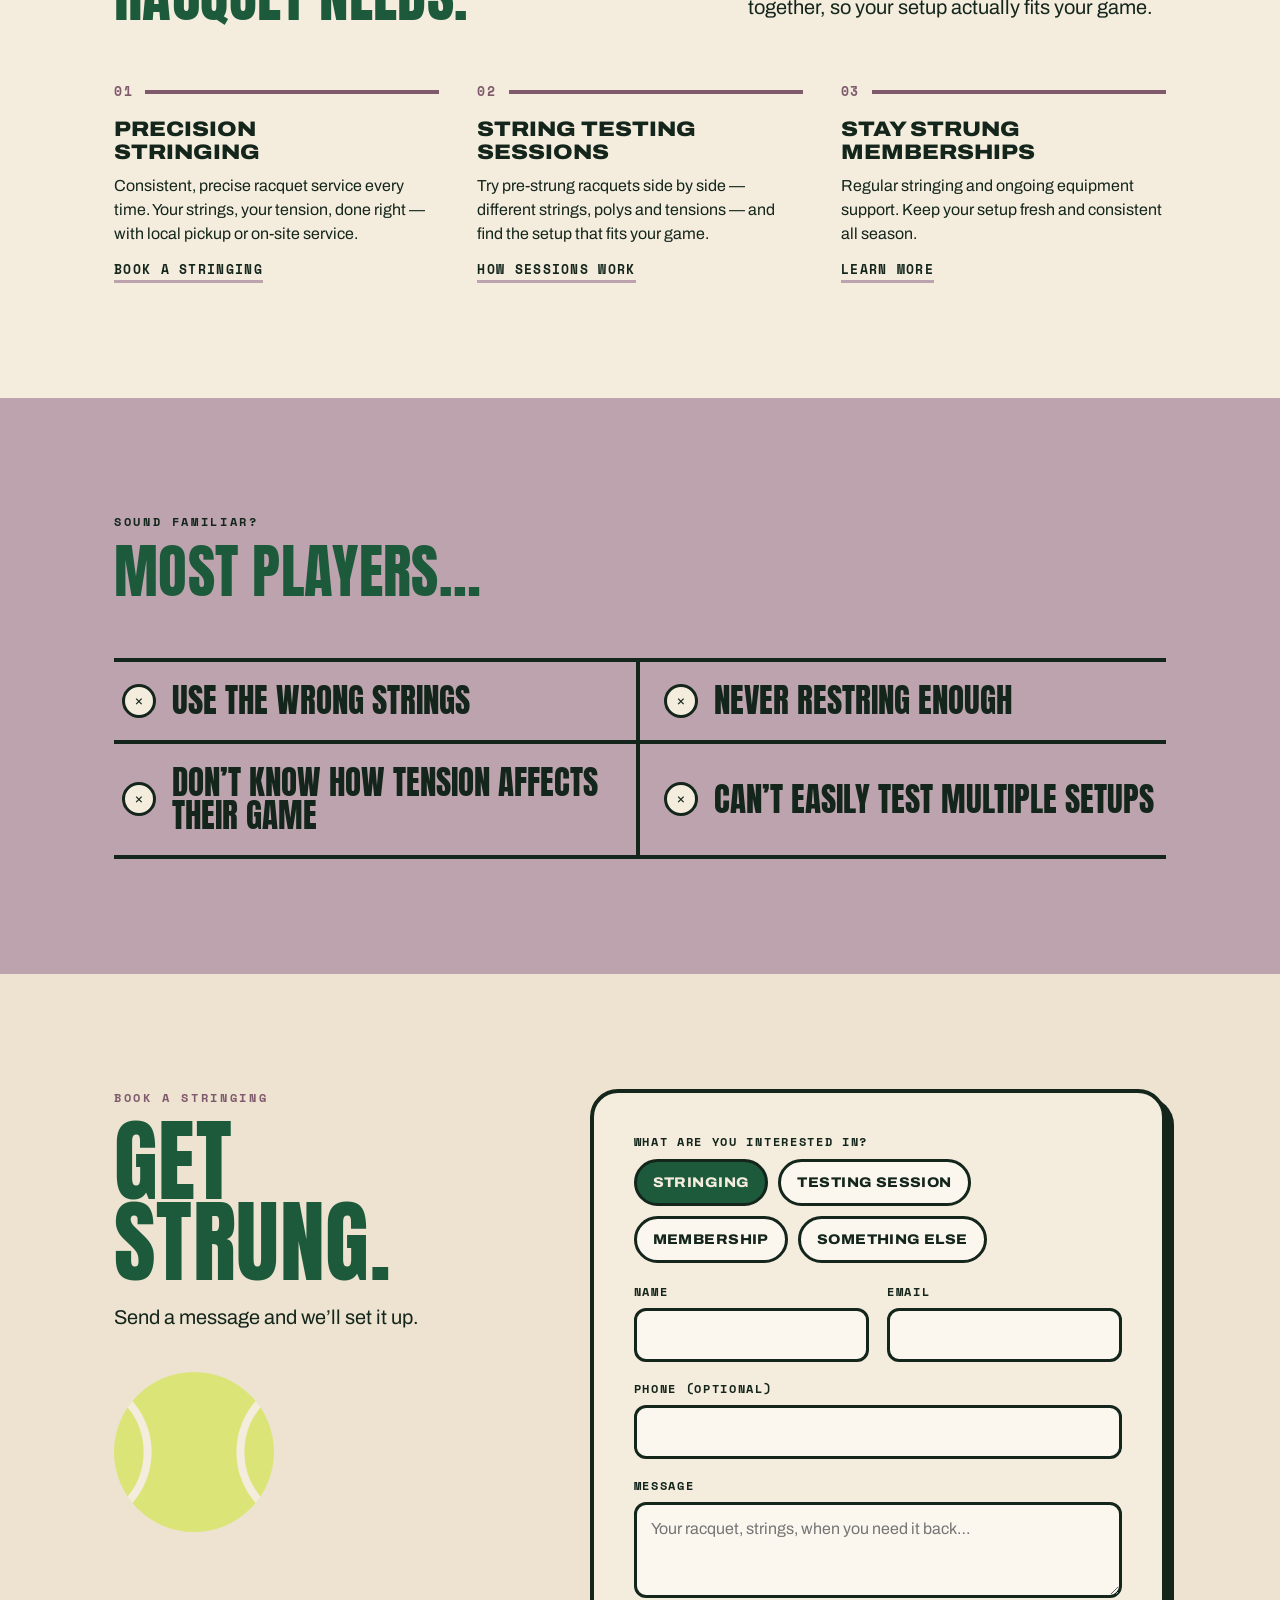
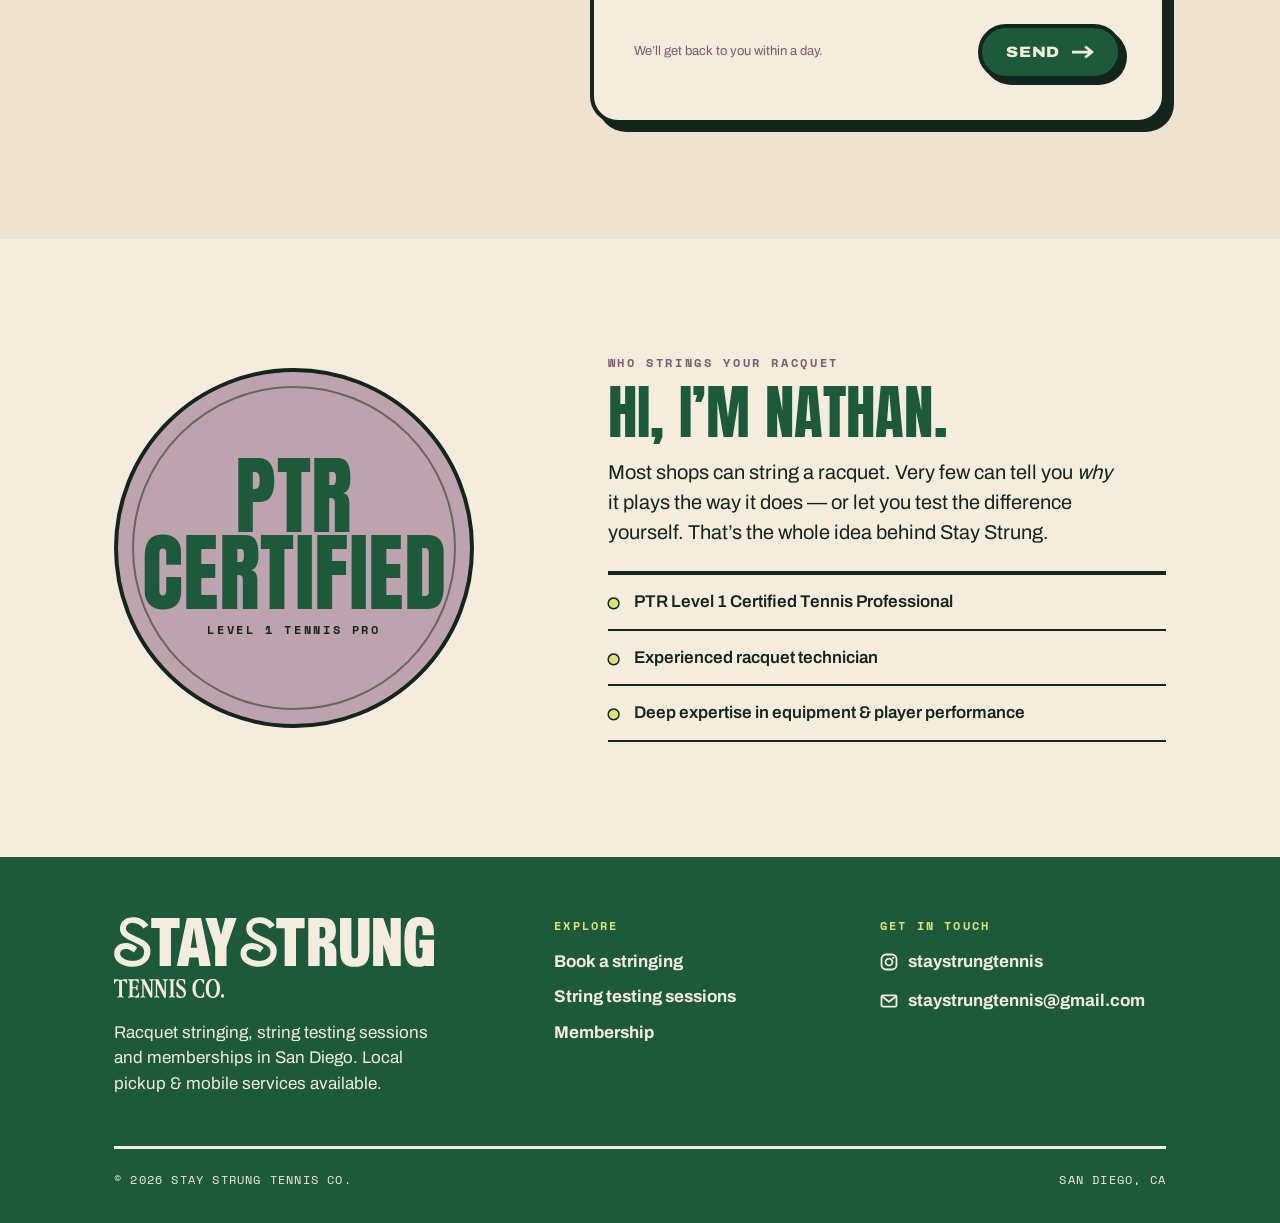
==== commit dbed27b9: "Restore first build, trimmed: string testing sessions, no tiers" ====
--- a/docs/index.html
+++ b/docs/index.html
@@ -4,10 +4,10 @@
 <meta charset="utf-8">
 <meta name="viewport" content="width=device-width, initial-scale=1">
 <title>Stay Strung Tennis Co. — Racquet Stringing in San Diego</title>
-<meta name="description" content="Precision racquet stringing in San Diego with local pickup and mobile service. Hitting sessions with a certified coach available.">
+<meta name="description" content="Precision racquet stringing and string testing sessions in San Diego. Local pickup & mobile services.">
 <meta name="theme-color" content="#1D5A3B">
 <meta property="og:title" content="Stay Strung Tennis Co. — Racquet Stringing in San Diego">
-<meta property="og:description" content="Precision racquet stringing in San Diego with local pickup and mobile service. Hitting sessions with a certified coach available.">
+<meta property="og:description" content="Precision racquet stringing and string testing sessions in San Diego. Local pickup & mobile services.">
 <link rel="icon" href="favicon.svg" type="image/svg+xml">
 <link rel="preload" href="assets/fonts/anton-latin-400-normal.woff2" as="font" type="font/woff2" crossorigin>
 <link rel="stylesheet" href="css/style.css">
@@ -43,7 +43,7 @@
     <p class="hero__sub wide">Racquet stringing.<br><span class="c-green">On-site services.</span></p>
     <div class="hero__ctas">
       <a class="btn" href="#book">Book a stringing <svg viewBox="0 0 40 24" aria-hidden="true"><path d="M0 12H34M24 2L36 12L24 22" fill="none" stroke="currentColor" stroke-width="5"/></svg></a>
-      <a class="btn btn--ghost" href="sessions.html">Hitting sessions</a>
+      <a class="btn btn--ghost" href="membership.html">See memberships</a>
     </div>
   </div>
   <img class="hero__racquet" src="assets/racquet.svg" alt="" aria-hidden="true">
@@ -65,25 +65,25 @@
         <p class="eyebrow">What we do</p>
         <h2 class="display h-md c-green">Everything your<br>racquet needs.</h2>
       </div>
-      <p class="lede">Precision stringing in San Diego, with local pickup and mobile service.</p>
+      <p class="lede">Stringing, string testing and education &mdash; together, so your setup actually fits your game.</p>
     </div>
     <div class="grid3">
       <article class="item">
         <div class="rule-num">01</div>
         <h3>Precision<br>Stringing</h3>
-        <p>Consistent, precise racquet service every time. Your strings, your tension, done right.</p>
+        <p>Consistent, precise racquet service every time. Your strings, your tension, done right &mdash; with local pickup or on-site service.</p>
         <a class="more" href="#book">Book a stringing</a>
       </article>
       <article class="item">
         <div class="rule-num">02</div>
-        <h3>On-Court<br>Sessions</h3>
-        <p>Hitting sessions with a certified coach available. Test strings and tensions on court.</p>
-        <a class="more" href="sessions.html">Learn more</a>
+        <h3>String Testing<br>Sessions</h3>
+        <p>Try pre-strung racquets side by side &mdash; different strings, polys and tensions &mdash; and find the setup that fits your game.</p>
+        <a class="more" href="sessions.html">How sessions work</a>
       </article>
       <article class="item">
         <div class="rule-num">03</div>
-        <h3>Monthly<br>Stringing</h3>
-        <p>Stay Strung memberships for regular players are on the way. Ask to get on the list.</p>
+        <h3>Stay Strung<br>Memberships</h3>
+        <p>Regular stringing and ongoing equipment support. Keep your setup fresh and consistent all season.</p>
         <a class="more" href="membership.html">Learn more</a>
       </article>
     </div>
@@ -94,15 +94,16 @@
   <div class="wrap">
     <div class="section__head">
       <div>
-        <p class="eyebrow">How it works</p>
-        <h2 class="display h-md c-green">Three steps. Zero hassle.</h2>
-      </div>
-    </div>
-    <div class="grid3 steps">
-      <div class="step"><div class="step__n">1</div><h3>Reach out</h3><p>Send a quick message with your racquet and when you need it back.</p></div>
-      <div class="step"><div class="step__n">2</div><h3>Hand it off</h3><p>Local pickup, or meet at the courts with mobile service.</p></div>
-      <div class="step"><div class="step__n">3</div><h3>Go play</h3><p>Freshly strung and ready for your next match.</p></div>
-    </div>
+        <p class="eyebrow">Sound familiar?</p>
+        <h2 class="display h-md c-green">Most players&hellip;</h2>
+      </div>
+    </div>
+    <ul class="checklist">
+      <li><span class="x">&times;</span>Use the wrong strings</li>
+      <li><span class="x">&times;</span>Never restring enough</li>
+      <li><span class="x">&times;</span>Don&rsquo;t know how tension affects their game</li>
+      <li><span class="x">&times;</span>Can&rsquo;t easily test multiple setups</li>
+    </ul>
   </div>
 </section>
 
@@ -112,10 +113,6 @@
       <p class="eyebrow c-mauve">Book a stringing</p>
       <h2 class="display h-lg c-green" style="margin-top:14px">Get<br>strung.</h2>
       <p class="lede">Send a message and we&rsquo;ll set it up.</p>
-      <p style="margin-top:22px;font-weight:700;line-height:2">
-        <a href="https://instagram.com/staystrungtennis" target="_blank" rel="noopener">staystrungtennis</a> on Instagram<br>
-        <a href="mailto:staystrungtennis@gmail.com">staystrungtennis@gmail.com</a>
-      </p>
       <img class="book__ball" src="assets/ball.svg" alt="" aria-hidden="true">
     </div>
 
@@ -124,8 +121,8 @@
         <legend class="legend">What are you interested in?</legend>
         <div class="chips">
           <label class="chip"><input type="radio" name="service" value="stringing" checked><span>Stringing</span></label>
-          <label class="chip"><input type="radio" name="service" value="session"><span>Hitting session</span></label>
-          <label class="chip"><input type="radio" name="service" value="membership"><span>Monthly stringing</span></label>
+          <label class="chip"><input type="radio" name="service" value="session"><span>Testing session</span></label>
+          <label class="chip"><input type="radio" name="service" value="membership"><span>Membership</span></label>
           <label class="chip"><input type="radio" name="service" value="other"><span>Something else</span></label>
         </div>
         <div class="row">
@@ -160,10 +157,11 @@
     <div>
       <p class="eyebrow c-mauve">Who strings your racquet</p>
       <h2 class="display h-md c-green" style="margin-top:14px">Hi, I&rsquo;m Nathan.</h2>
-      <p class="lede" style="margin-top:18px;max-width:46ch">A certified tennis pro and racquet technician who cares about how your racquet plays &mdash; not just that it&rsquo;s strung.</p>
+      <p class="lede" style="margin-top:18px;max-width:46ch">Most shops can string a racquet. Very few can tell you <em>why</em> it plays the way it does &mdash; or let you test the difference yourself. That&rsquo;s the whole idea behind Stay Strung.</p>
       <ul class="creds">
         <li>PTR Level 1 Certified Tennis Professional</li>
         <li>Experienced racquet technician</li>
+        <li>Deep expertise in equipment &amp; player performance</li>
       </ul>
     </div>
   </div>
@@ -177,13 +175,13 @@
       <div class="foot__logo">
         <img src="assets/wordmark-cream.svg" alt="Stay Strung">
         <img class="co" src="assets/tennisco-cream.svg" alt="Tennis Co.">
-        <p style="margin-top:22px;max-width:34ch">Racquet stringing, on-court sessions and memberships in San Diego. Local pickup &amp; mobile services available.</p>
+        <p style="margin-top:22px;max-width:34ch">Racquet stringing, string testing sessions and memberships in San Diego. Local pickup &amp; mobile services available.</p>
       </div>
       <div>
         <h4>Explore</h4>
         <ul>
           <li><a href="index.html#book">Book a stringing</a></li>
-          <li><a href="sessions.html">On-court sessions</a></li>
+          <li><a href="sessions.html">String testing sessions</a></li>
           <li><a href="membership.html">Membership</a></li>
         </ul>
       </div>
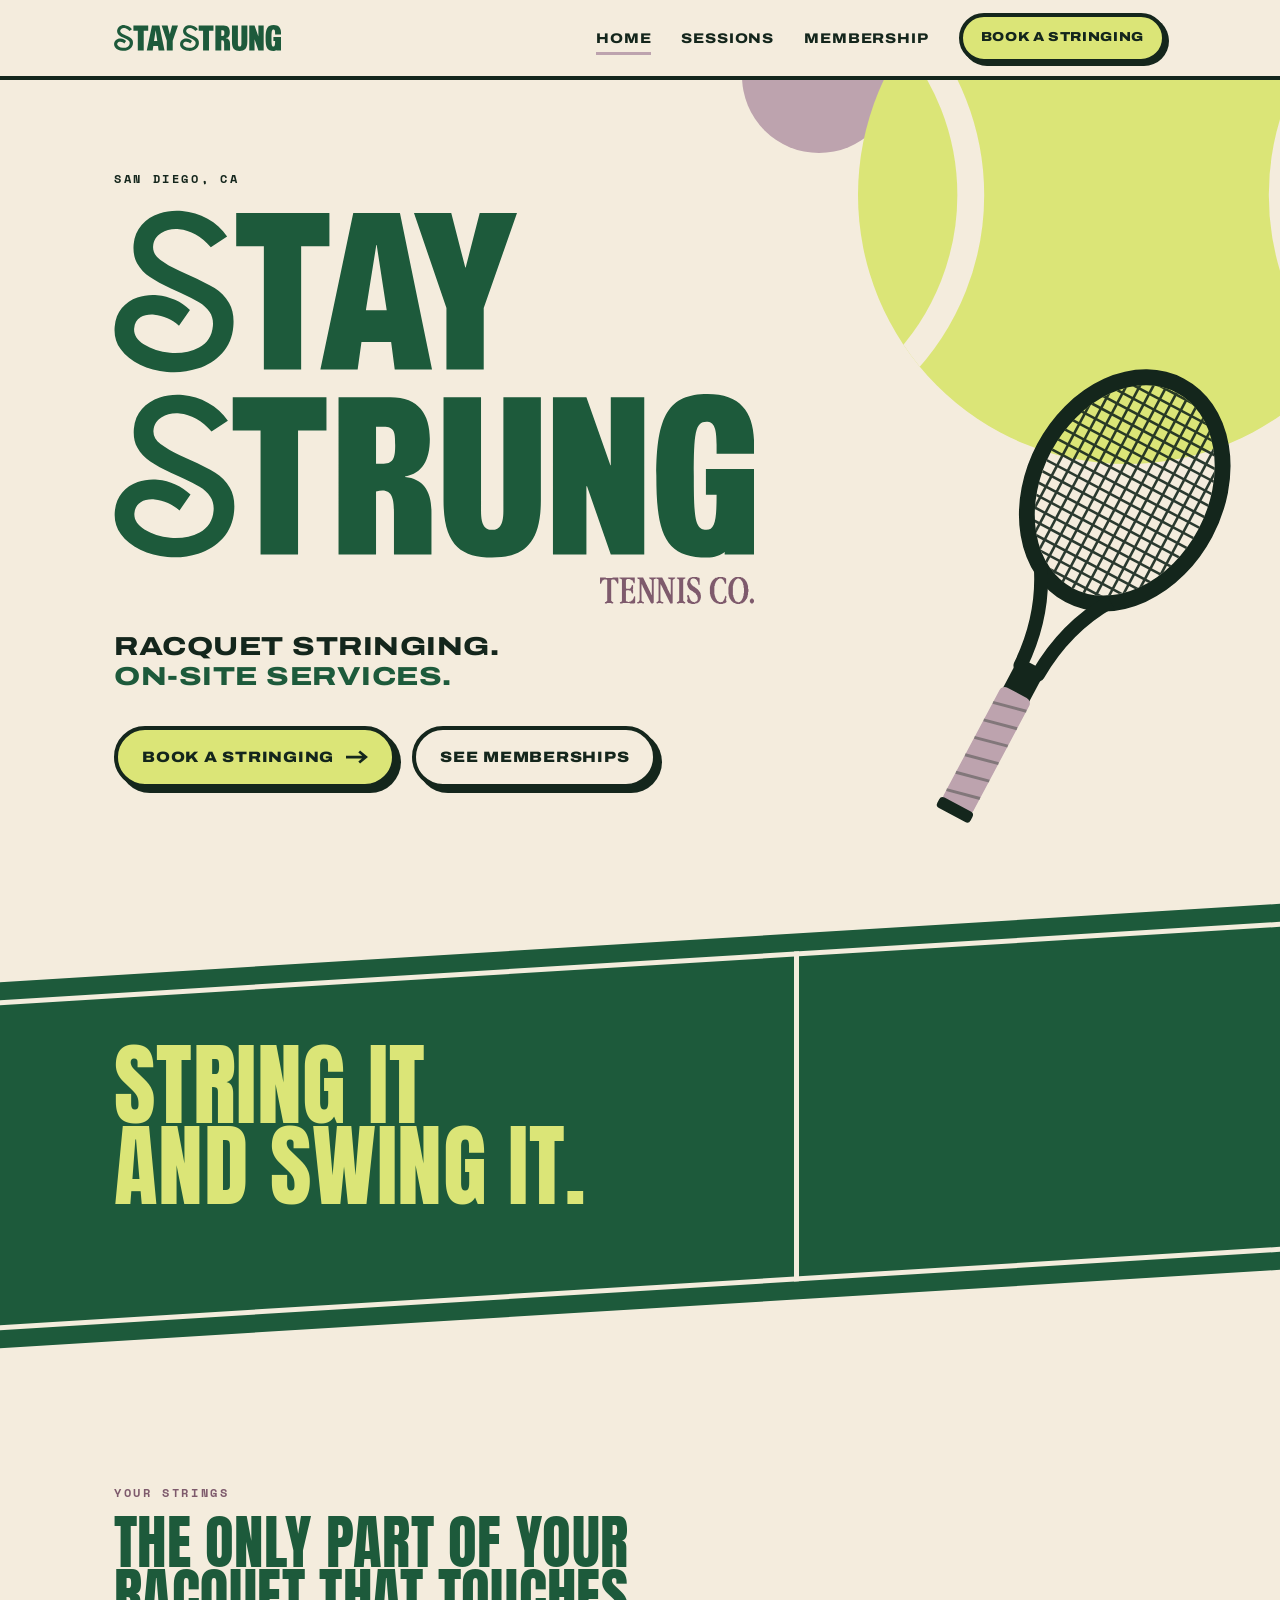
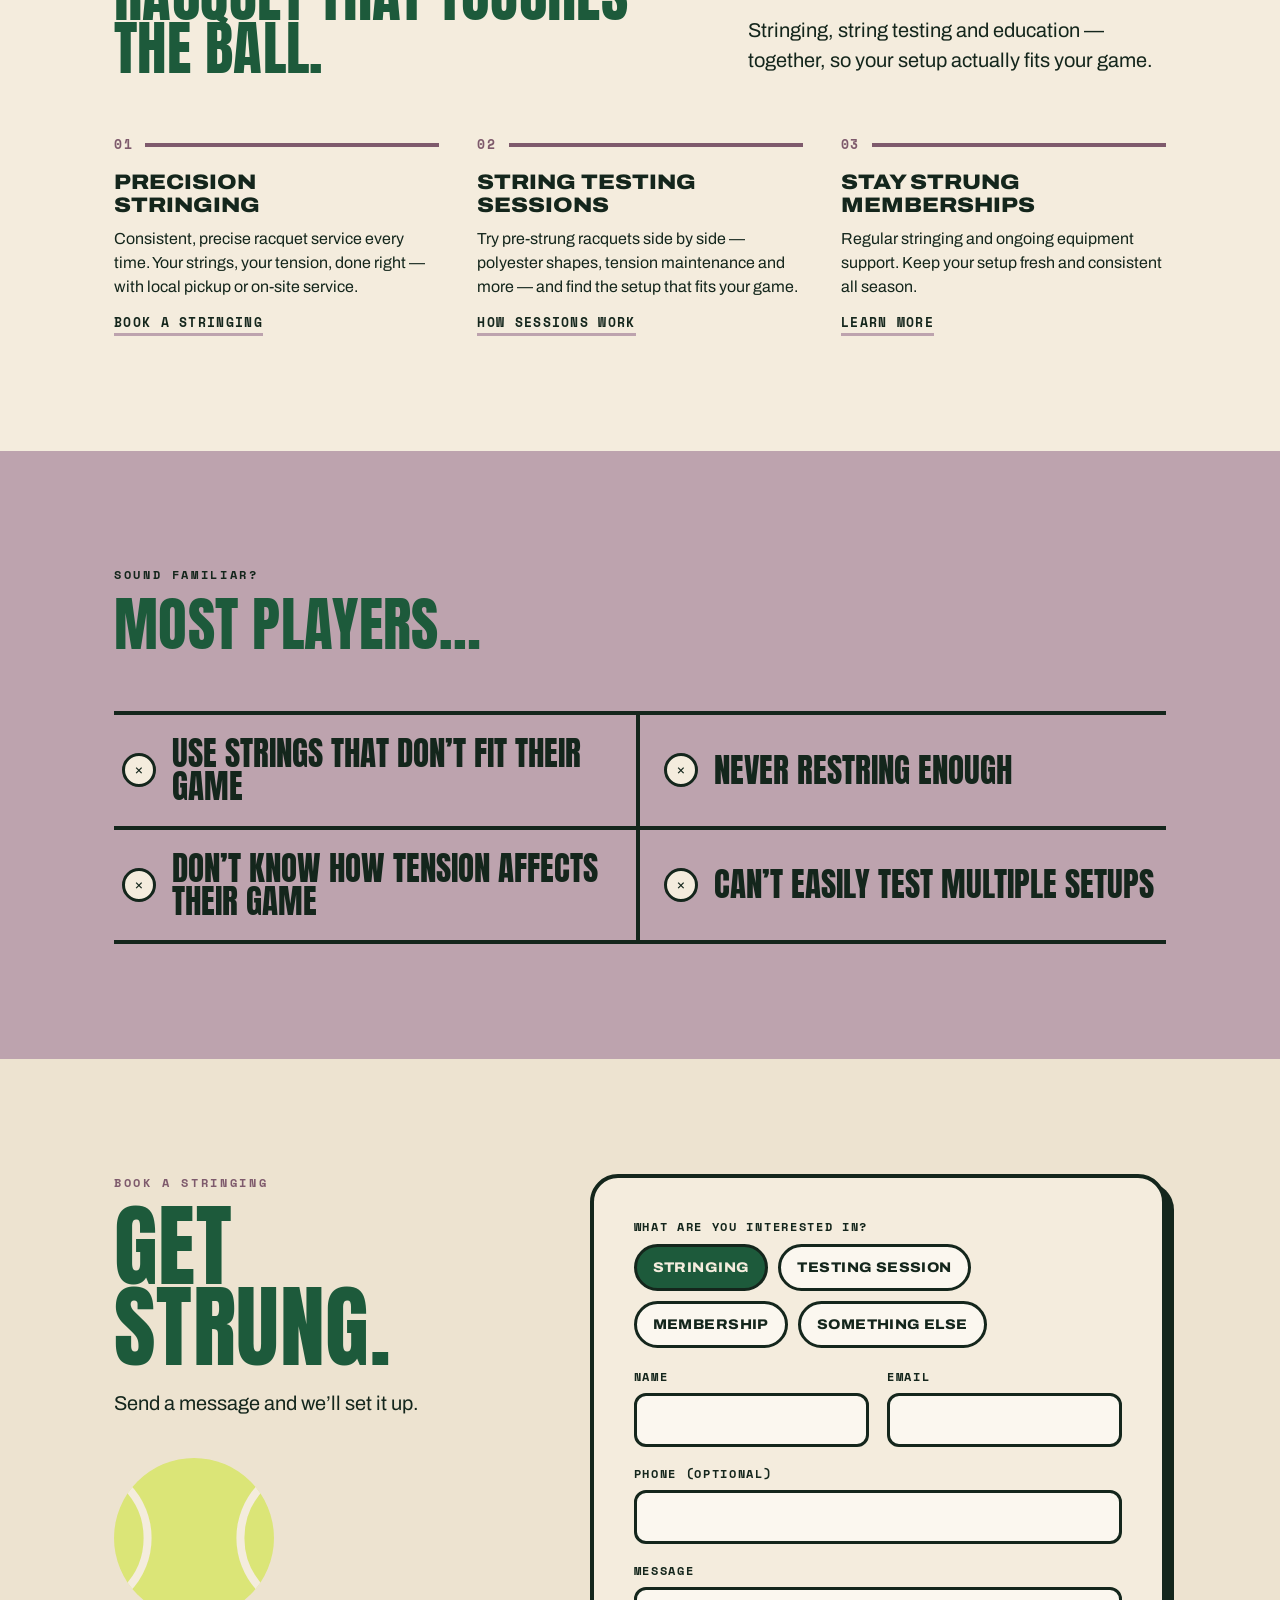
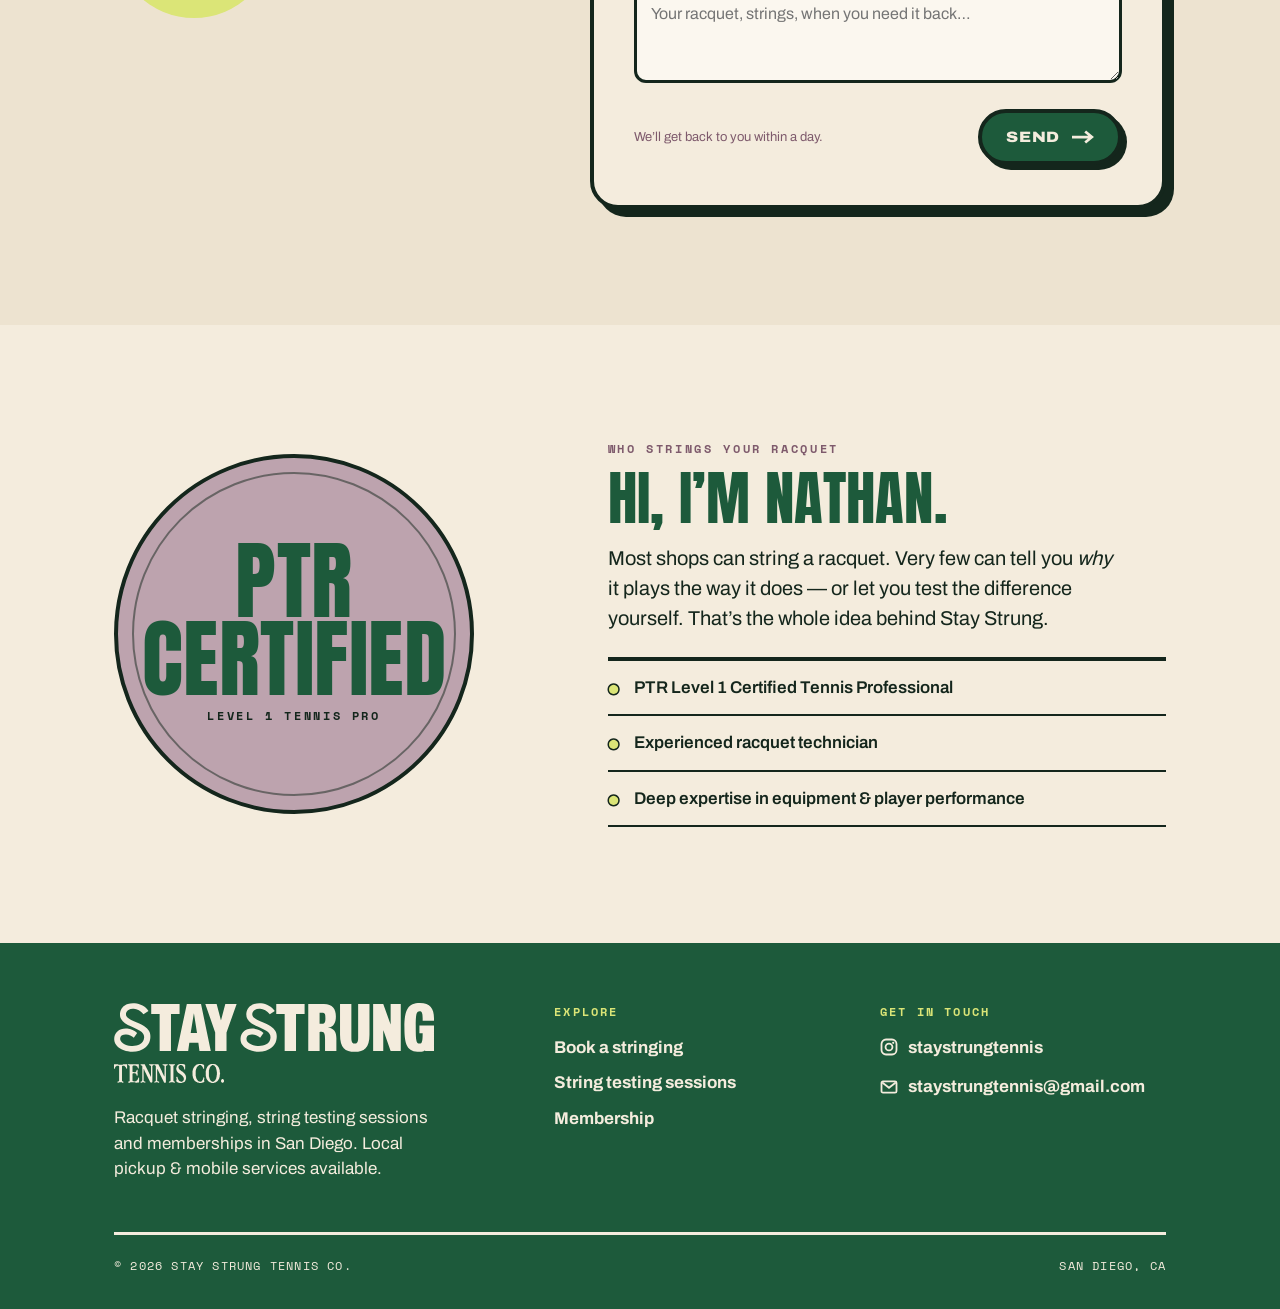
==== commit 69166eca: "Update home headline and session string testing wording" ====
--- a/docs/index.html
+++ b/docs/index.html
@@ -62,8 +62,8 @@
   <div class="wrap">
     <div class="section__head">
       <div>
-        <p class="eyebrow">What we do</p>
-        <h2 class="display h-md c-green">Everything your<br>racquet needs.</h2>
+        <p class="eyebrow">Your strings</p>
+        <h2 class="display h-md c-green">The only part of your<br>racquet that touches<br>the ball.</h2>
       </div>
       <p class="lede">Stringing, string testing and education &mdash; together, so your setup actually fits your game.</p>
     </div>
@@ -77,7 +77,7 @@
       <article class="item">
         <div class="rule-num">02</div>
         <h3>String Testing<br>Sessions</h3>
-        <p>Try pre-strung racquets side by side &mdash; different strings, polys and tensions &mdash; and find the setup that fits your game.</p>
+        <p>Try pre-strung racquets side by side &mdash; polyester shapes, tension maintenance and more &mdash; and find the setup that fits your game.</p>
         <a class="more" href="sessions.html">How sessions work</a>
       </article>
       <article class="item">
@@ -99,7 +99,7 @@
       </div>
     </div>
     <ul class="checklist">
-      <li><span class="x">&times;</span>Use the wrong strings</li>
+      <li><span class="x">&times;</span>Use strings that don&rsquo;t fit their game</li>
       <li><span class="x">&times;</span>Never restring enough</li>
       <li><span class="x">&times;</span>Don&rsquo;t know how tension affects their game</li>
       <li><span class="x">&times;</span>Can&rsquo;t easily test multiple setups</li>
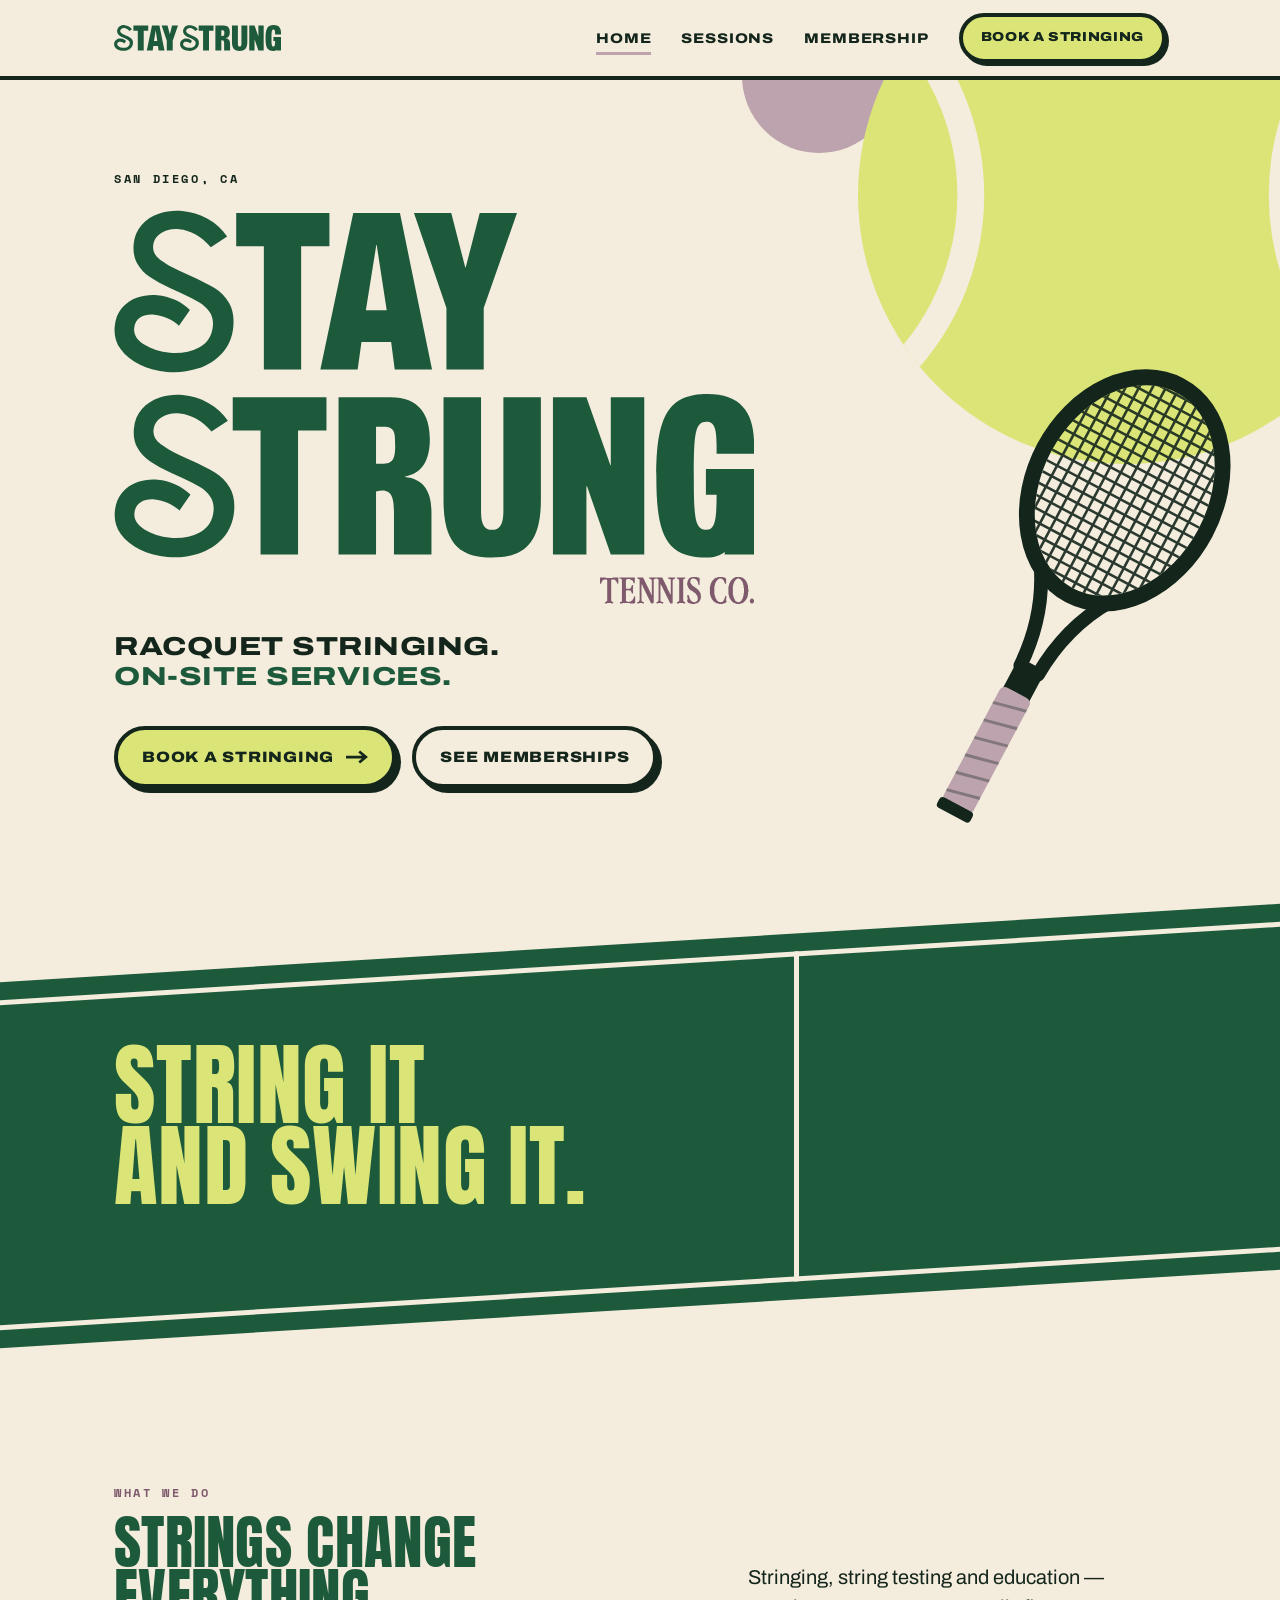
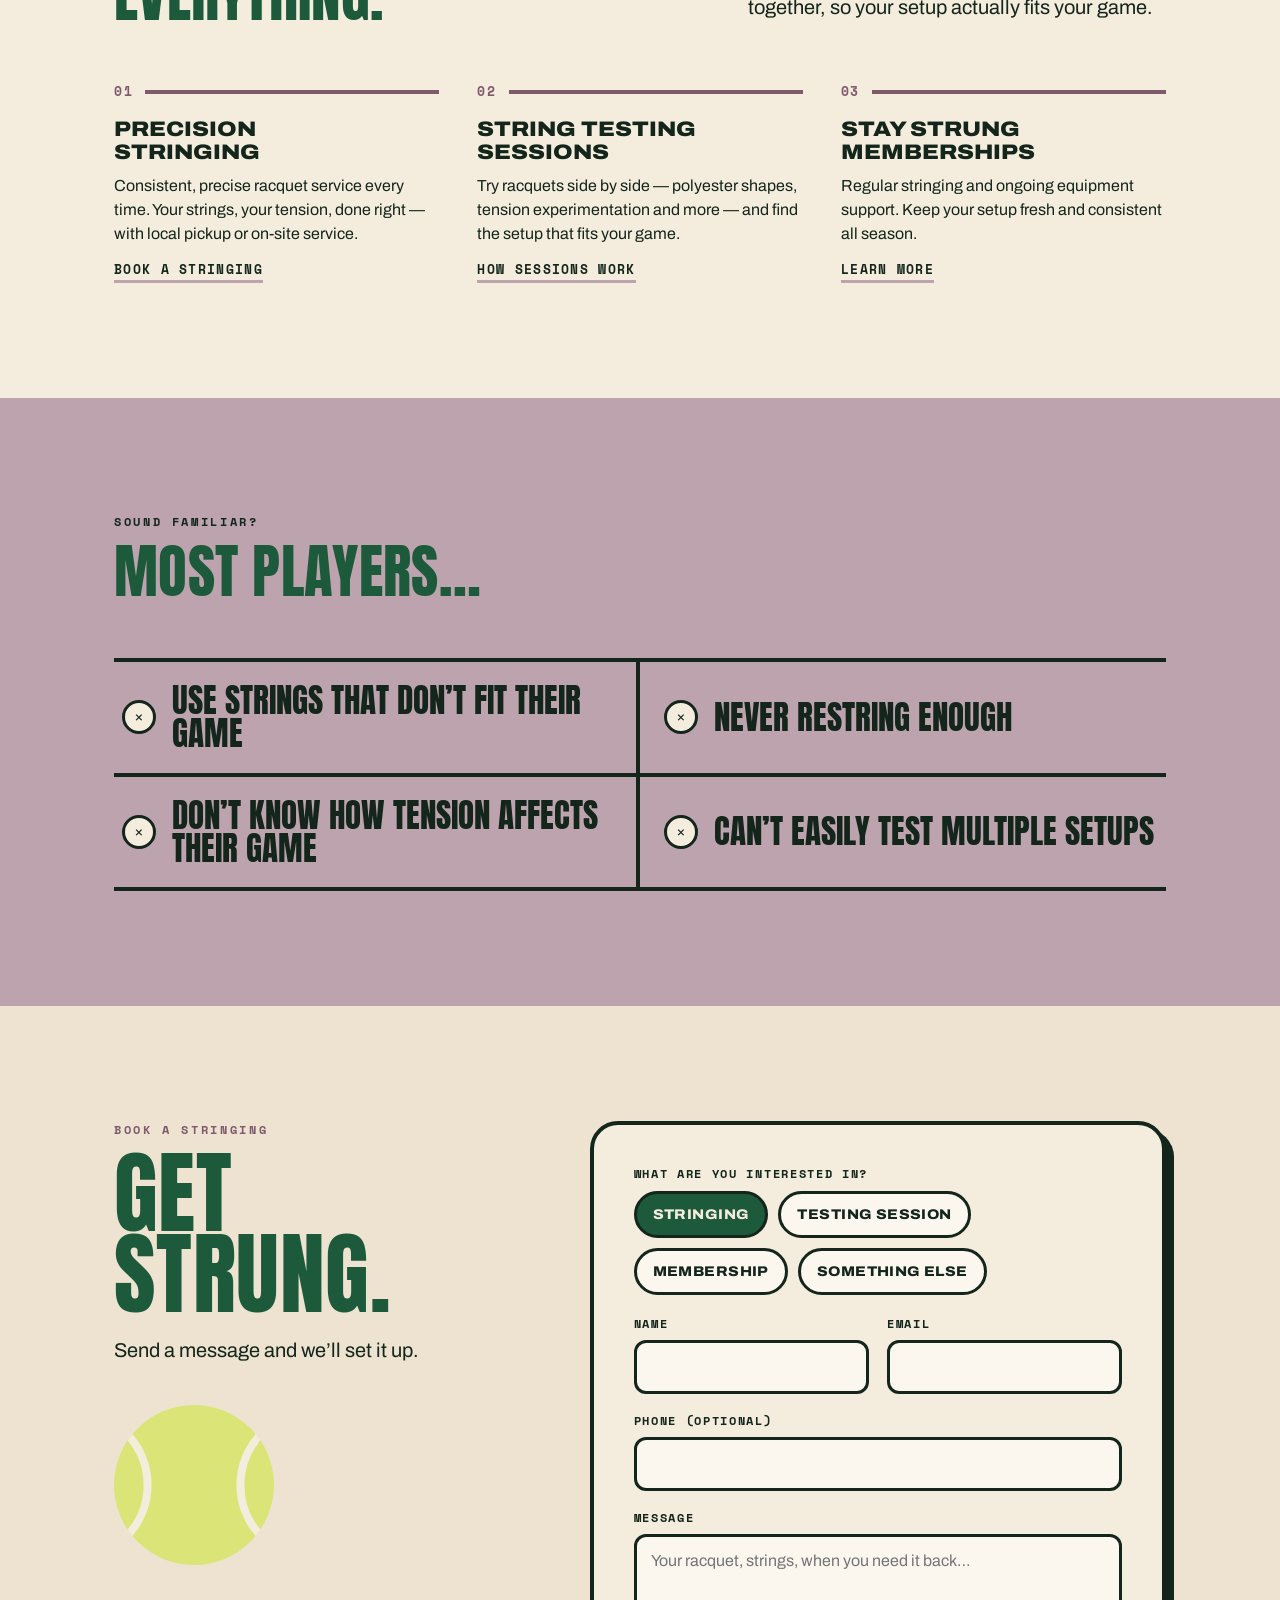
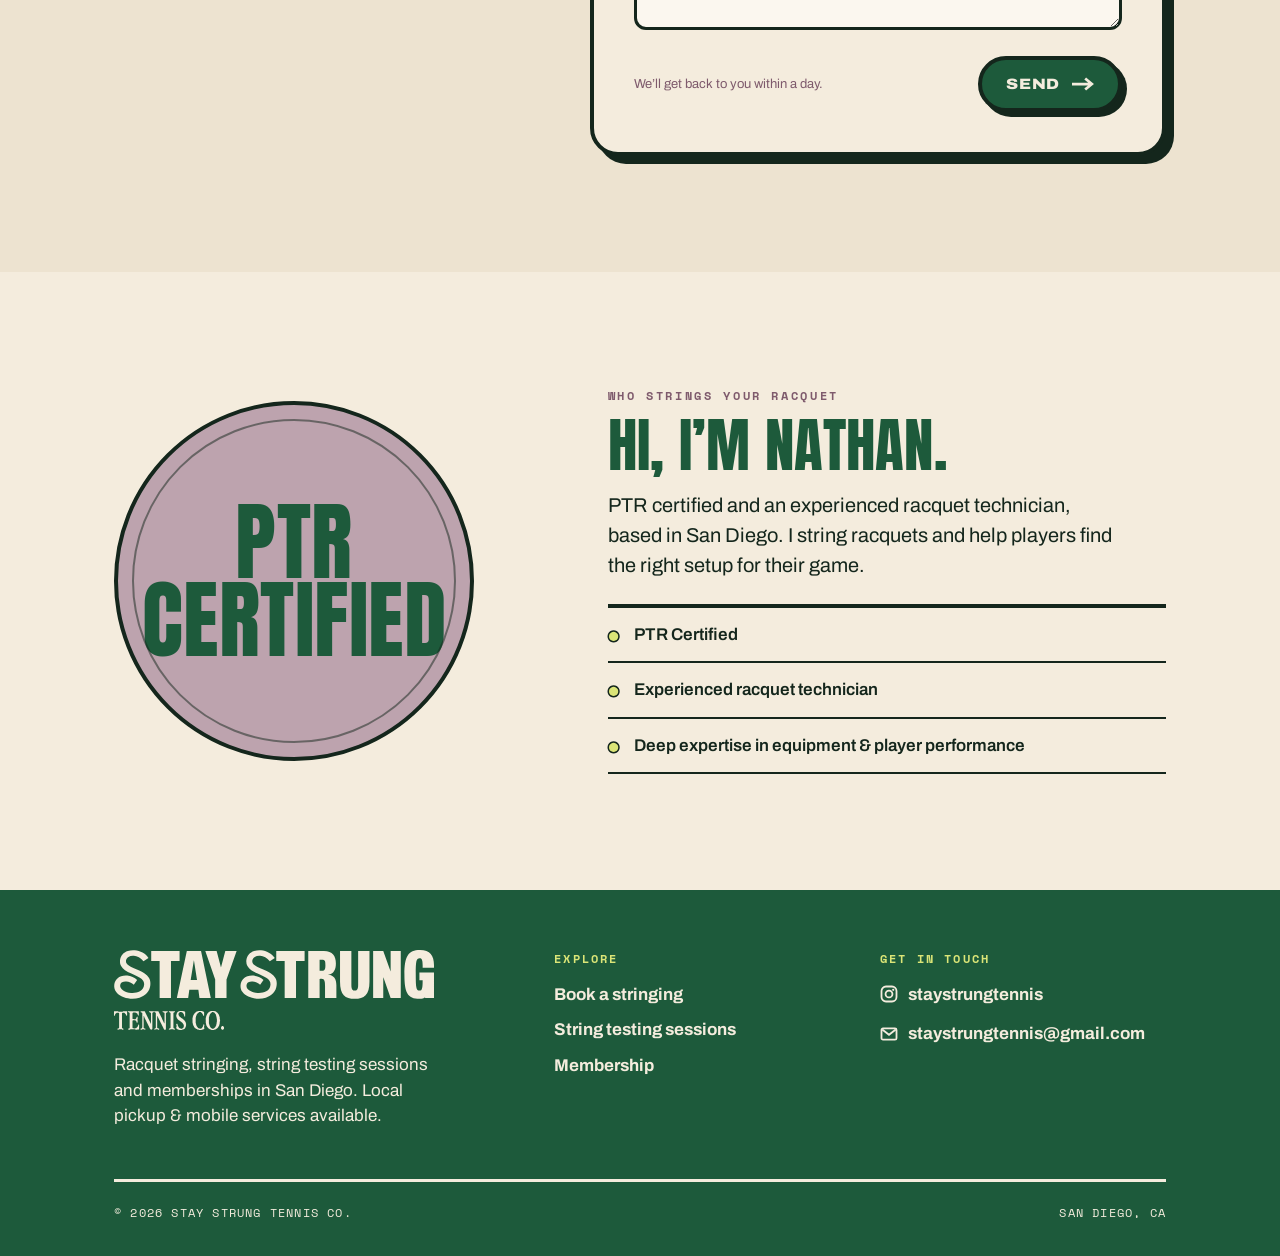
==== commit 8c7816f5: "Home: Strings change everything, new bio, PTR Certified" ====
--- a/docs/index.html
+++ b/docs/index.html
@@ -62,8 +62,8 @@
   <div class="wrap">
     <div class="section__head">
       <div>
-        <p class="eyebrow">Your strings</p>
-        <h2 class="display h-md c-green">The only part of your<br>racquet that touches<br>the ball.</h2>
+        <p class="eyebrow">What we do</p>
+        <h2 class="display h-md c-green">Strings change<br>everything.</h2>
       </div>
       <p class="lede">Stringing, string testing and education &mdash; together, so your setup actually fits your game.</p>
     </div>
@@ -77,7 +77,7 @@
       <article class="item">
         <div class="rule-num">02</div>
         <h3>String Testing<br>Sessions</h3>
-        <p>Try pre-strung racquets side by side &mdash; polyester shapes, tension maintenance and more &mdash; and find the setup that fits your game.</p>
+        <p>Try racquets side by side &mdash; polyester shapes, tension experimentation and more &mdash; and find the setup that fits your game.</p>
         <a class="more" href="sessions.html">How sessions work</a>
       </article>
       <article class="item">
@@ -151,15 +151,14 @@
     <div class="badge">
       <div class="badge__txt">
         <div class="display">PTR<br>Certified</div>
-        <span class="eyebrow">Level 1 Tennis Pro</span>
       </div>
     </div>
     <div>
       <p class="eyebrow c-mauve">Who strings your racquet</p>
       <h2 class="display h-md c-green" style="margin-top:14px">Hi, I&rsquo;m Nathan.</h2>
-      <p class="lede" style="margin-top:18px;max-width:46ch">Most shops can string a racquet. Very few can tell you <em>why</em> it plays the way it does &mdash; or let you test the difference yourself. That&rsquo;s the whole idea behind Stay Strung.</p>
+      <p class="lede" style="margin-top:18px;max-width:46ch">PTR certified and an experienced racquet technician, based in San Diego. I string racquets and help players find the right setup for their game.</p>
       <ul class="creds">
-        <li>PTR Level 1 Certified Tennis Professional</li>
+        <li>PTR Certified</li>
         <li>Experienced racquet technician</li>
         <li>Deep expertise in equipment &amp; player performance</li>
       </ul>
